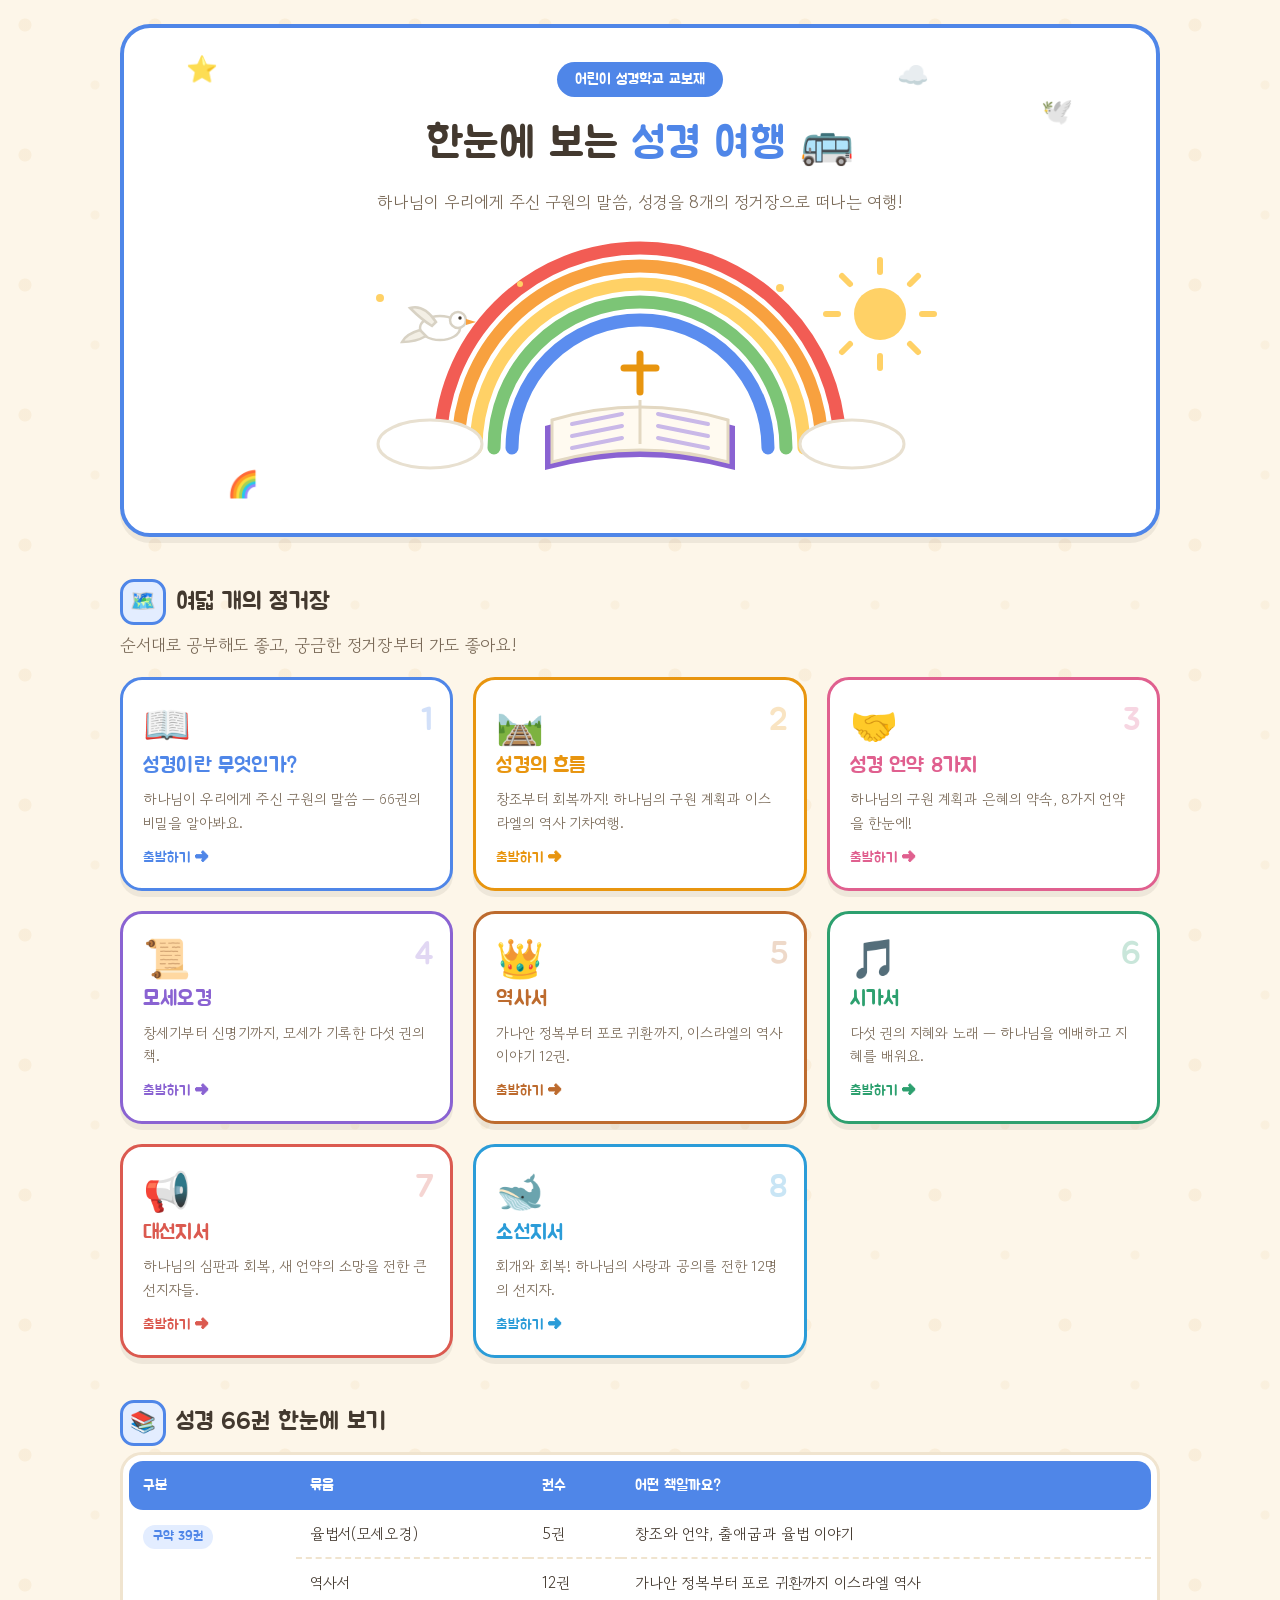
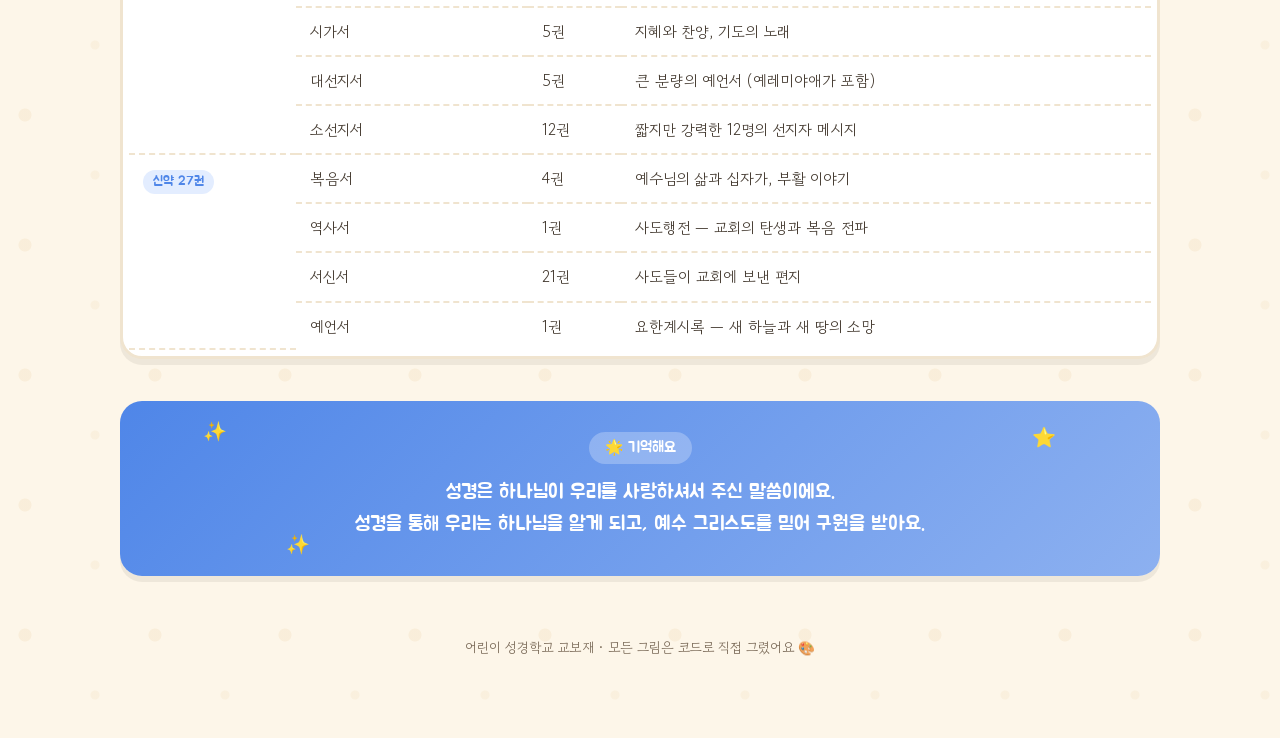
==== index.html @ a02fc373 "어린이 성경학교 교보재: 성경 개관 8챕터 웹 교재 - 허브(index) + 챕터 8페이지, 전 일러스트 인라인 SVG (저작권 클린) - 개역한글판 인용, 정리 표 / 흐름도 /" ====
<!DOCTYPE html>
<html lang="ko">
<head>
<meta charset="UTF-8">
<meta name="viewport" content="width=device-width, initial-scale=1.0">
<title>한눈에 보는 성경 여행 | 어린이 성경학교</title>
<link rel="preconnect" href="https://fonts.googleapis.com">
<link href="https://fonts.googleapis.com/css2?family=Jua&family=Gowun+Dodum&display=swap" rel="stylesheet">
<link rel="stylesheet" href="assets/style.css">
</head>
<body data-theme="blue">
<div class="wrap">

  <header class="page-header">
    <span class="floaty" style="top:18px; left:6%;">⭐</span>
    <span class="floaty f2" style="top:60px; right:8%;">🕊️</span>
    <span class="floaty f3" style="bottom:30px; left:10%;">🌈</span>
    <span class="floaty f4" style="top:24px; right:22%;">☁️</span>
    <span class="chapter-badge">어린이 성경학교 교보재</span>
    <h1>한눈에 보는 <span class="hl">성경 여행</span> 🚌</h1>
    <p class="subtitle">하나님이 우리에게 주신 구원의 말씀, 성경을 8개의 정거장으로 떠나는 여행!</p>

    <!-- 직접 그린 SVG 일러스트 (저작권 걱정 없음) -->
    <div class="hero-art">
      <svg viewBox="0 -24 640 264" width="640" role="img" aria-label="펼쳐진 성경책 위로 무지개와 비둘기가 있는 그림">
        <!-- 해 -->
        <g class="anim-spin" style="transform-box: fill-box;">
          <circle cx="560" cy="56" r="26" fill="#ffd166"/>
          <g stroke="#ffd166" stroke-width="6" stroke-linecap="round">
            <line x1="560" y1="14" x2="560" y2="2"/><line x1="560" y1="98" x2="560" y2="110"/>
            <line x1="518" y1="56" x2="506" y2="56"/><line x1="602" y1="56" x2="614" y2="56"/>
            <line x1="530" y1="26" x2="522" y2="18"/><line x1="590" y1="86" x2="598" y2="94"/>
            <line x1="530" y1="86" x2="522" y2="94"/><line x1="590" y1="26" x2="598" y2="18"/>
          </g>
        </g>
        <!-- 무지개 -->
        <g fill="none" stroke-linecap="round">
          <path class="anim-draw" d="M120 190 A 200 200 0 0 1 520 190" stroke="#f25c54" stroke-width="13"/>
          <path class="anim-draw" d="M138 190 A 182 182 0 0 1 502 190" stroke="#f8a13f" stroke-width="13" style="animation-delay:0.55s"/>
          <path class="anim-draw" d="M156 190 A 164 164 0 0 1 484 190" stroke="#ffd166" stroke-width="13" style="animation-delay:0.7s"/>
          <path class="anim-draw" d="M174 190 A 146 146 0 0 1 466 190" stroke="#7cc576" stroke-width="13" style="animation-delay:0.85s"/>
          <path class="anim-draw" d="M192 190 A 128 128 0 0 1 448 190" stroke="#5b8def" stroke-width="13" style="animation-delay:1s"/>
        </g>
        <!-- 구름 -->
        <g fill="#ffffff" stroke="#e8e0d0" stroke-width="3">
          <ellipse cx="110" cy="186" rx="52" ry="24"/>
          <ellipse cx="532" cy="186" rx="52" ry="24"/>
        </g>
        <!-- 펼쳐진 성경 -->
        <g class="anim-bob" style="transform-box: fill-box;">
          <path d="M225 168 Q 320 140 415 168 L 415 212 Q 320 186 225 212 Z" fill="#8a63d2"/>
          <path d="M232 162 Q 320 136 408 162 L 408 204 Q 320 180 232 204 Z" fill="#fffaf0" stroke="#e3d8c2" stroke-width="3"/>
          <line x1="320" y1="142" x2="320" y2="186" stroke="#e3d8c2" stroke-width="3"/>
          <g stroke="#c9b8e8" stroke-width="4" stroke-linecap="round">
            <line x1="252" y1="166" x2="302" y2="156"/><line x1="252" y1="178" x2="302" y2="168"/><line x1="252" y1="190" x2="302" y2="180"/>
            <line x1="338" y1="156" x2="388" y2="166"/><line x1="338" y1="168" x2="388" y2="178"/><line x1="338" y1="180" x2="388" y2="190"/>
          </g>
          <!-- 십자가 -->
          <g stroke="#e8950f" stroke-width="7" stroke-linecap="round">
            <line x1="320" y1="96" x2="320" y2="134"/>
            <line x1="304" y1="110" x2="336" y2="110"/>
          </g>
        </g>
        <!-- 비둘기 -->
        <g class="anim-fly" style="transform-box: fill-box;">
          <ellipse cx="120" cy="70" rx="20" ry="12" fill="#ffffff" stroke="#d8d2c4" stroke-width="2.5"/>
          <circle cx="138" cy="62" r="8" fill="#ffffff" stroke="#d8d2c4" stroke-width="2.5"/>
          <polygon points="146,61 156,64 146,67" fill="#f8a13f"/>
          <circle cx="140" cy="60" r="1.7" fill="#43392f"/>
          <path d="M116 64 Q 104 46 90 50 Q 102 62 112 68 Z" fill="#f3efe5" stroke="#d8d2c4" stroke-width="2.5"/>
          <path d="M100 72 Q 86 76 82 84 Q 96 84 106 78 Z" fill="#f3efe5" stroke="#d8d2c4" stroke-width="2.5"/>
        </g>
        <!-- 별 -->
        <g fill="#ffd166" class="anim-blink"><circle cx="60" cy="40" r="4"/><circle cx="200" cy="26" r="3"/><circle cx="460" cy="30" r="4"/></g>
      </svg>
    </div>
  </header>

  <!-- 8개 정거장 -->
  <section class="section reveal">
    <h2 class="section-title"><span class="emoji">🗺️</span>여덟 개의 정거장</h2>
    <p class="section-desc">순서대로 공부해도 좋고, 궁금한 정거장부터 가도 좋아요!</p>
    <nav class="menu-cards">
      <a class="menu-card" href="01-what-is-bible.html" style="--mc:#4f86e8;">
        <span class="mc-num">1</span><span class="mc-ico">📖</span>
        <h3>성경이란 무엇인가?</h3>
        <p>하나님이 우리에게 주신 구원의 말씀 — 66권의 비밀을 알아봐요.</p>
        <span class="mc-go">출발하기 ➜</span>
      </a>
      <a class="menu-card" href="02-bible-flow.html" style="--mc:#e8950f;">
        <span class="mc-num">2</span><span class="mc-ico">🛤️</span>
        <h3>성경의 흐름</h3>
        <p>창조부터 회복까지! 하나님의 구원 계획과 이스라엘의 역사 기차여행.</p>
        <span class="mc-go">출발하기 ➜</span>
      </a>
      <a class="menu-card" href="03-covenants.html" style="--mc:#e0608f;">
        <span class="mc-num">3</span><span class="mc-ico">🤝</span>
        <h3>성경 언약 8가지</h3>
        <p>하나님의 구원 계획과 은혜의 약속, 8가지 언약을 한눈에!</p>
        <span class="mc-go">출발하기 ➜</span>
      </a>
      <a class="menu-card" href="04-pentateuch.html" style="--mc:#8a63d2;">
        <span class="mc-num">4</span><span class="mc-ico">📜</span>
        <h3>모세오경</h3>
        <p>창세기부터 신명기까지, 모세가 기록한 다섯 권의 책.</p>
        <span class="mc-go">출발하기 ➜</span>
      </a>
      <a class="menu-card" href="05-history-books.html" style="--mc:#bd6b2e;">
        <span class="mc-num">5</span><span class="mc-ico">👑</span>
        <h3>역사서</h3>
        <p>가나안 정복부터 포로 귀환까지, 이스라엘의 역사 이야기 12권.</p>
        <span class="mc-go">출발하기 ➜</span>
      </a>
      <a class="menu-card" href="06-wisdom-books.html" style="--mc:#2da06f;">
        <span class="mc-num">6</span><span class="mc-ico">🎵</span>
        <h3>시가서</h3>
        <p>다섯 권의 지혜와 노래 — 하나님을 예배하고 지혜를 배워요.</p>
        <span class="mc-go">출발하기 ➜</span>
      </a>
      <a class="menu-card" href="07-major-prophets.html" style="--mc:#db5a50;">
        <span class="mc-num">7</span><span class="mc-ico">📢</span>
        <h3>대선지서</h3>
        <p>하나님의 심판과 회복, 새 언약의 소망을 전한 큰 선지자들.</p>
        <span class="mc-go">출발하기 ➜</span>
      </a>
      <a class="menu-card" href="08-minor-prophets.html" style="--mc:#2b9cd8;">
        <span class="mc-num">8</span><span class="mc-ico">🐋</span>
        <h3>소선지서</h3>
        <p>회개와 회복! 하나님의 사랑과 공의를 전한 12명의 선지자.</p>
        <span class="mc-go">출발하기 ➜</span>
      </a>
    </nav>
  </section>

  <!-- 성경 한눈에 -->
  <section class="section reveal">
    <h2 class="section-title"><span class="emoji">📚</span>성경 66권 한눈에 보기</h2>
    <div class="table-wrap">
      <table>
        <thead>
          <tr><th>구분</th><th>묶음</th><th>권수</th><th>어떤 책일까요?</th></tr>
        </thead>
        <tbody>
          <tr><td rowspan="5"><span class="chip">구약 39권</span></td><td>율법서(모세오경)</td><td>5권</td><td>창조와 언약, 출애굽과 율법 이야기</td></tr>
          <tr><td>역사서</td><td>12권</td><td>가나안 정복부터 포로 귀환까지 이스라엘 역사</td></tr>
          <tr><td>시가서</td><td>5권</td><td>지혜와 찬양, 기도의 노래</td></tr>
          <tr><td>대선지서</td><td>5권</td><td>큰 분량의 예언서 (예레미야애가 포함)</td></tr>
          <tr><td>소선지서</td><td>12권</td><td>짧지만 강력한 12명의 선지자 메시지</td></tr>
          <tr><td rowspan="4"><span class="chip">신약 27권</span></td><td>복음서</td><td>4권</td><td>예수님의 삶과 십자가, 부활 이야기</td></tr>
          <tr><td>역사서</td><td>1권</td><td>사도행전 — 교회의 탄생과 복음 전파</td></tr>
          <tr><td>서신서</td><td>21권</td><td>사도들이 교회에 보낸 편지</td></tr>
          <tr><td>예언서</td><td>1권</td><td>요한계시록 — 새 하늘과 새 땅의 소망</td></tr>
        </tbody>
      </table>
    </div>
  </section>

  <!-- 기억해요 -->
  <section class="section reveal">
    <div class="verse-banner">
      <span class="spark" style="top:14px; left:8%;">✨</span>
      <span class="spark s2" style="top:20px; right:10%;">⭐</span>
      <span class="spark s3" style="bottom:16px; left:16%;">✨</span>
      <span class="label">🌟 기억해요</span>
      <blockquote>성경은 하나님이 우리를 사랑하셔서 주신 말씀이에요.<br>
      성경을 통해 우리는 하나님을 알게 되고, 예수 그리스도를 믿어 구원을 받아요.</blockquote>
    </div>
  </section>

  <footer class="site-footer">어린이 성경학교 교보재 · 모든 그림은 코드로 직접 그렸어요 🎨</footer>
</div>
<script src="assets/script.js"></script>
</body>
</html>
---- assets/style.css ----
/* ============================================
   어린이 성경학교 교보재 — 공통 스타일
   외부 이미지 없음: 모든 그림은 SVG/이모지/CSS
   ============================================ */

:root {
  --bg: #fdf6e9;
  --paper: #ffffff;
  --ink: #43392f;
  --ink-soft: #7a6a58;
  --accent: #5b8def;        /* 페이지별로 body[data-theme]가 덮어씀 */
  --accent-soft: #e3edff;
  --yellow: #ffd166;
  --line: #f0e4cf;
  --radius: 22px;
  --shadow: 0 6px 0 rgba(67, 57, 47, 0.08);
}

body[data-theme="blue"]   { --accent: #4f86e8; --accent-soft: #e3edff; }
body[data-theme="amber"]  { --accent: #e8950f; --accent-soft: #fff0d4; }
body[data-theme="pink"]   { --accent: #e0608f; --accent-soft: #ffe4ef; }
body[data-theme="purple"] { --accent: #8a63d2; --accent-soft: #efe7ff; }
body[data-theme="brown"]  { --accent: #bd6b2e; --accent-soft: #fbe8d5; }
body[data-theme="green"]  { --accent: #2da06f; --accent-soft: #ddf5e9; }
body[data-theme="red"]    { --accent: #db5a50; --accent-soft: #ffe5e1; }
body[data-theme="sky"]    { --accent: #2b9cd8; --accent-soft: #def2fd; }

* { box-sizing: border-box; }

html { scroll-behavior: smooth; }

body {
  margin: 0;
  background: var(--bg);
  color: var(--ink);
  font-family: "Gowun Dodum", "Apple SD Gothic Neo", "Malgun Gothic", sans-serif;
  font-size: 17px;
  line-height: 1.65;
  /* 은은한 물방울 무늬 배경 (CSS로만) */
  background-image:
    radial-gradient(circle at 25px 25px, rgba(232, 197, 138, 0.16) 6px, transparent 7px),
    radial-gradient(circle at 95px 85px, rgba(232, 197, 138, 0.12) 4px, transparent 5px);
  background-size: 130px 130px;
}

h1, h2, h3, .font-title {
  font-family: "Jua", "Apple SD Gothic Neo", sans-serif;
  font-weight: 400;
  letter-spacing: 0.01em;
}

.wrap {
  max-width: 1080px;
  margin: 0 auto;
  padding: 24px 20px 80px;
}

/* ---------- 상단 네비 ---------- */
.topbar {
  display: flex;
  align-items: center;
  justify-content: space-between;
  gap: 12px;
  padding: 10px 18px;
  margin-bottom: 22px;
  background: var(--paper);
  border: 3px solid var(--accent);
  border-radius: 999px;
  box-shadow: var(--shadow);
}
.topbar a {
  text-decoration: none;
  color: var(--accent);
  font-family: "Jua", sans-serif;
  font-size: 1.02rem;
}
.topbar .home::before { content: "🏠 "; }
.topbar .where { color: var(--ink-soft); font-size: 0.92rem; }

/* ---------- 페이지 헤더 ---------- */
.page-header {
  position: relative;
  text-align: center;
  background: var(--paper);
  border: 4px solid var(--accent);
  border-radius: 30px;
  padding: 34px 22px 28px;
  margin-bottom: 34px;
  box-shadow: var(--shadow);
  overflow: hidden;
}
.page-header .chapter-badge {
  display: inline-block;
  background: var(--accent);
  color: #fff;
  font-family: "Jua", sans-serif;
  padding: 5px 18px;
  border-radius: 999px;
  font-size: 0.95rem;
  margin-bottom: 12px;
}
.page-header h1 {
  margin: 0 0 8px;
  font-size: clamp(1.9rem, 5vw, 2.7rem);
  color: var(--ink);
}
.page-header h1 .hl { color: var(--accent); }
.page-header .subtitle {
  margin: 0;
  color: var(--ink-soft);
  font-size: 1.06rem;
}
.page-header .hero-art { margin-top: 18px; }
.page-header .hero-art svg { max-width: 100%; height: auto; }

/* 헤더 떠다니는 장식 이모지 */
.floaty {
  position: absolute;
  font-size: 1.6rem;
  opacity: 0.85;
  animation: floaty 4.5s ease-in-out infinite;
  pointer-events: none;
}
.floaty.f2 { animation-delay: 1.2s; animation-duration: 5.2s; }
.floaty.f3 { animation-delay: 2.1s; animation-duration: 6s; }
.floaty.f4 { animation-delay: 0.6s; animation-duration: 5.6s; }
@keyframes floaty {
  0%, 100% { transform: translateY(0) rotate(-4deg); }
  50%      { transform: translateY(-14px) rotate(5deg); }
}

/* ---------- 섹션 ---------- */
.section { margin: 42px 0; }
.section-title {
  display: flex;
  align-items: center;
  gap: 10px;
  font-size: 1.5rem;
  margin: 0 0 6px;
  color: var(--ink);
}
.section-title .emoji {
  display: inline-grid;
  place-items: center;
  width: 46px;
  height: 46px;
  background: var(--accent-soft);
  border: 3px solid var(--accent);
  border-radius: 14px;
  font-size: 1.3rem;
  flex: none;
}
.section-desc { margin: 0 0 18px; color: var(--ink-soft); }

/* ---------- 카드 그리드 ---------- */
.cards {
  display: grid;
  grid-template-columns: repeat(auto-fill, minmax(290px, 1fr));
  gap: 18px;
}
.cards.wide { grid-template-columns: repeat(auto-fill, minmax(330px, 1fr)); }

.card {
  position: relative;
  background: var(--paper);
  border: 3px solid var(--line);
  border-top: 6px solid var(--accent);
  border-radius: var(--radius);
  padding: 20px 20px 16px;
  box-shadow: var(--shadow);
  transition: transform 0.25s ease, box-shadow 0.25s ease;
}
.card:hover {
  transform: translateY(-6px) rotate(-0.4deg);
  box-shadow: 0 12px 0 rgba(67, 57, 47, 0.1);
}
.card .card-num {
  position: absolute;
  top: -16px;
  left: 16px;
  width: 34px;
  height: 34px;
  display: grid;
  place-items: center;
  background: var(--accent);
  color: #fff;
  border-radius: 50%;
  font-family: "Jua", sans-serif;
  font-size: 1rem;
  box-shadow: 0 3px 0 rgba(67, 57, 47, 0.15);
}
.card .card-icon { font-size: 2rem; line-height: 1; margin-bottom: 6px; }
.card .card-art {
  margin: 6px 0 12px;
  border-radius: 14px;
  overflow: hidden;
  border: 2px solid var(--line);
  background: #fff;
}
.card .card-art svg { display: block; width: 100%; height: auto; }
.card h3 {
  margin: 0 0 2px;
  font-size: 1.25rem;
  color: var(--ink);
}
.card .card-meta {
  display: inline-block;
  background: var(--accent-soft);
  color: var(--accent);
  border-radius: 999px;
  padding: 2px 12px;
  font-size: 0.84rem;
  font-family: "Jua", sans-serif;
  margin-bottom: 8px;
}
.card .card-theme {
  font-family: "Jua", sans-serif;
  color: var(--accent);
  margin: 0 0 8px;
  font-size: 1.02rem;
}
.card ul {
  margin: 0;
  padding-left: 4px;
  list-style: none;
}
.card ul li {
  padding-left: 1.35em;
  position: relative;
  margin: 5px 0;
  font-size: 0.95rem;
}
.card ul li::before {
  content: "✿";
  position: absolute;
  left: 0;
  color: var(--accent);
}
.card .card-verse {
  margin: 12px 0 0;
  padding: 10px 12px;
  background: var(--accent-soft);
  border-radius: 12px;
  font-size: 0.9rem;
  color: var(--ink);
}
.card .card-verse strong { color: var(--accent); }

/* ---------- 흐름도 ---------- */
.flow {
  display: flex;
  flex-wrap: wrap;
  align-items: stretch;
  justify-content: center;
  gap: 8px 4px;
  padding: 22px 16px;
  background: var(--paper);
  border: 3px dashed var(--accent);
  border-radius: var(--radius);
}
.flow-step {
  display: flex;
  flex-direction: column;
  align-items: center;
  justify-content: flex-start;
  gap: 4px;
  min-width: 86px;
  padding: 12px 10px;
  background: var(--accent-soft);
  border-radius: 16px;
  text-align: center;
  transition: transform 0.2s ease;
}
.flow-step:hover { transform: scale(1.07); }
.flow-step .ico { font-size: 1.7rem; line-height: 1; }
.flow-step .label {
  font-family: "Jua", sans-serif;
  font-size: 0.95rem;
  color: var(--ink);
}
.flow-step .sub { font-size: 0.76rem; color: var(--ink-soft); line-height: 1.3; }
.flow-arrow {
  align-self: center;
  font-size: 1.4rem;
  color: var(--accent);
  animation: nudge 1.4s ease-in-out infinite;
}
@keyframes nudge {
  0%, 100% { transform: translateX(0); opacity: 0.6; }
  50%      { transform: translateX(6px); opacity: 1; }
}

/* ---------- 표 ---------- */
.table-wrap {
  overflow-x: auto;
  background: var(--paper);
  border: 3px solid var(--line);
  border-radius: var(--radius);
  box-shadow: var(--shadow);
  padding: 6px;
}
table {
  width: 100%;
  border-collapse: separate;
  border-spacing: 0;
  font-size: 0.95rem;
}
thead th {
  background: var(--accent);
  color: #fff;
  font-family: "Jua", sans-serif;
  font-weight: 400;
  padding: 12px 14px;
  text-align: left;
  white-space: nowrap;
}
thead th:first-child { border-radius: 14px 0 0 14px; }
thead th:last-child  { border-radius: 0 14px 14px 0; }
tbody td {
  padding: 11px 14px;
  border-bottom: 2px dashed var(--line);
  vertical-align: top;
}
tbody tr:last-child td { border-bottom: none; }
tbody tr:hover td:not([rowspan]) { background: var(--accent-soft); }
tbody td[rowspan]:hover { background: var(--accent-soft); }
td .chip {
  display: inline-block;
  background: var(--accent-soft);
  color: var(--accent);
  border-radius: 999px;
  padding: 1px 10px;
  font-size: 0.82rem;
  font-family: "Jua", sans-serif;
  white-space: nowrap;
}

/* ---------- 암송 구절 배너 ---------- */
.verse-banner {
  position: relative;
  background: linear-gradient(135deg, var(--accent), color-mix(in srgb, var(--accent) 65%, #ffffff));
  color: #fff;
  border-radius: var(--radius);
  padding: 30px 26px;
  text-align: center;
  overflow: hidden;
  box-shadow: var(--shadow);
}
.verse-banner .label {
  font-family: "Jua", sans-serif;
  background: rgba(255, 255, 255, 0.25);
  display: inline-block;
  border-radius: 999px;
  padding: 4px 16px;
  margin-bottom: 12px;
  font-size: 0.92rem;
}
.verse-banner blockquote {
  margin: 0 auto 6px;
  max-width: 640px;
  font-size: 1.25rem;
  font-family: "Jua", sans-serif;
  line-height: 1.6;
}
.verse-banner cite { font-style: normal; opacity: 0.9; font-size: 0.95rem; }
.verse-banner .spark {
  position: absolute;
  font-size: 1.2rem;
  animation: twinkle 2.2s ease-in-out infinite;
}
.verse-banner .spark.s2 { animation-delay: 0.7s; }
.verse-banner .spark.s3 { animation-delay: 1.4s; }
@keyframes twinkle {
  0%, 100% { opacity: 0.25; transform: scale(0.8) rotate(0deg); }
  50%      { opacity: 1; transform: scale(1.15) rotate(18deg); }
}

/* ---------- 골든벨 퀴즈 ---------- */
.quiz {
  background: var(--paper);
  border: 3px solid var(--yellow);
  border-radius: var(--radius);
  padding: 22px;
  box-shadow: var(--shadow);
}
.quiz-item { padding: 14px 0; border-bottom: 2px dashed var(--line); }
.quiz-item:last-child { border-bottom: none; }
.quiz-q {
  font-family: "Jua", sans-serif;
  font-size: 1.08rem;
  margin: 0 0 10px;
}
.quiz-q::before { content: "🔔 "; }
.quiz-toggle {
  font-family: "Jua", sans-serif;
  font-size: 0.95rem;
  border: none;
  background: var(--yellow);
  color: #6b4d00;
  border-radius: 999px;
  padding: 8px 20px;
  cursor: pointer;
  box-shadow: 0 3px 0 rgba(107, 77, 0, 0.25);
  transition: transform 0.15s ease;
}
.quiz-toggle:hover { transform: scale(1.05); }
.quiz-toggle:active { transform: translateY(2px); box-shadow: none; }
.quiz-a {
  display: none;
  margin: 12px 0 0;
  padding: 12px 16px;
  background: var(--accent-soft);
  border-left: 5px solid var(--accent);
  border-radius: 0 14px 14px 0;
}
.quiz-a.show { display: block; animation: pop 0.35s ease; }
@keyframes pop {
  0%   { transform: scale(0.85); opacity: 0; }
  70%  { transform: scale(1.04); }
  100% { transform: scale(1); opacity: 1; }
}

/* ---------- 포인트 박스 ---------- */
.point-box {
  display: flex;
  gap: 14px;
  align-items: flex-start;
  background: var(--paper);
  border: 3px solid var(--accent);
  border-radius: var(--radius);
  padding: 18px 20px;
  box-shadow: var(--shadow);
}
.point-box .big-ico { font-size: 2.2rem; line-height: 1; animation: floaty 4s ease-in-out infinite; }
.point-box h3 { margin: 0 0 4px; color: var(--accent); font-size: 1.15rem; }
.point-box p { margin: 0; font-size: 0.97rem; }

.point-grid {
  display: grid;
  grid-template-columns: repeat(auto-fit, minmax(220px, 1fr));
  gap: 14px;
}

/* ---------- 이전/다음 ---------- */
.page-nav {
  display: flex;
  justify-content: space-between;
  gap: 14px;
  margin-top: 52px;
}
.page-nav a {
  flex: 1;
  text-decoration: none;
  background: var(--paper);
  border: 3px solid var(--accent);
  color: var(--ink);
  border-radius: var(--radius);
  padding: 14px 18px;
  font-family: "Jua", sans-serif;
  box-shadow: var(--shadow);
  transition: transform 0.2s ease;
}
.page-nav a:hover { transform: translateY(-4px); }
.page-nav a.next { text-align: right; }
.page-nav a .dir { display: block; font-size: 0.82rem; color: var(--accent); }
.page-nav span.empty { flex: 1; }

/* ---------- index 전용 ---------- */
.menu-cards {
  display: grid;
  grid-template-columns: repeat(auto-fill, minmax(250px, 1fr));
  gap: 20px;
}
.menu-card {
  position: relative;
  display: block;
  text-decoration: none;
  color: var(--ink);
  background: var(--paper);
  border: 3px solid var(--mc, #4f86e8);
  border-radius: var(--radius);
  padding: 22px 20px 18px;
  box-shadow: var(--shadow);
  transition: transform 0.22s ease, box-shadow 0.22s ease;
  overflow: hidden;
}
.menu-card:hover { transform: translateY(-7px) rotate(-0.6deg); box-shadow: 0 13px 0 rgba(67,57,47,0.1); }
.menu-card .mc-num {
  position: absolute;
  top: 14px;
  right: 16px;
  font-family: "Jua", sans-serif;
  font-size: 2rem;
  color: var(--mc);
  opacity: 0.25;
}
.menu-card .mc-ico { font-size: 2.4rem; line-height: 1; display: block; margin-bottom: 8px; }
.menu-card h3 { margin: 0 0 4px; font-size: 1.3rem; color: var(--mc); }
.menu-card p { margin: 0; font-size: 0.9rem; color: var(--ink-soft); }
.menu-card .mc-go {
  display: inline-block;
  margin-top: 12px;
  font-family: "Jua", sans-serif;
  font-size: 0.88rem;
  color: var(--mc);
}
.menu-card:hover .mc-go { animation: nudge 1s ease-in-out infinite; }

/* ---------- 스크롤 등장 애니메이션 ----------
   기본은 항상 보임. JS가 준비되어 html에 .js-reveal을 붙인 뒤에만
   화면 밖 요소를 숨긴다 — JS 실패/지연 시에도 빈 화면이 되지 않음. */
.reveal { transition: opacity 0.6s ease, transform 0.6s ease; }
.js-reveal .reveal:not(.visible) { opacity: 0; transform: translateY(26px); }

/* ---------- SVG 일러스트 애니메이션 ---------- */
.anim-bob    { animation: bob 3.4s ease-in-out infinite; transform-origin: center; }
.anim-sway   { animation: sway 4s ease-in-out infinite; transform-origin: bottom center; }
.anim-spin   { animation: spin 14s linear infinite; transform-origin: center; }
.anim-blink  { animation: blink 2.6s ease-in-out infinite; }
.anim-fly    { animation: fly 7s ease-in-out infinite; }
.anim-draw   { stroke-dasharray: 600; stroke-dashoffset: 600; animation: draw 2.6s ease forwards 0.4s; }
@keyframes bob   { 0%,100% { transform: translateY(0) rotate(-1.5deg); } 50% { transform: translateY(-8px) rotate(1.5deg); } }
@keyframes sway  { 0%,100% { transform: rotate(-3deg); } 50% { transform: rotate(3deg); } }
@keyframes spin  { to { transform: rotate(360deg); } }
@keyframes blink { 0%,100% { opacity: 0.35; } 50% { opacity: 1; } }
@keyframes fly   { 0%,100% { transform: translate(0,0); } 25% { transform: translate(26px,-14px); } 50% { transform: translate(52px,0); } 75% { transform: translate(26px,-10px); } }
@keyframes draw  { to { stroke-dashoffset: 0; } }

/* ---------- 푸터 ---------- */
.site-footer {
  margin-top: 60px;
  text-align: center;
  color: var(--ink-soft);
  font-size: 0.85rem;
}

/* ---------- 모션 최소화 / 인쇄 ---------- */
@media (prefers-reduced-motion: reduce) {
  *, *::before, *::after { animation: none !important; transition: none !important; }
  .js-reveal .reveal { opacity: 1 !important; transform: none !important; }
}
@media print {
  body { background: #fff; }
  .topbar, .page-nav, .quiz-toggle { display: none; }
  .quiz-a { display: block; }
  .js-reveal .reveal { opacity: 1 !important; transform: none !important; }
  .card, .table-wrap, .flow { break-inside: avoid; }
}

@media (max-width: 560px) {
  body { font-size: 16px; }
  .page-header { padding: 26px 14px 22px; }
  .flow { padding: 16px 8px; }
  .flow-step { min-width: 74px; padding: 10px 6px; }
}
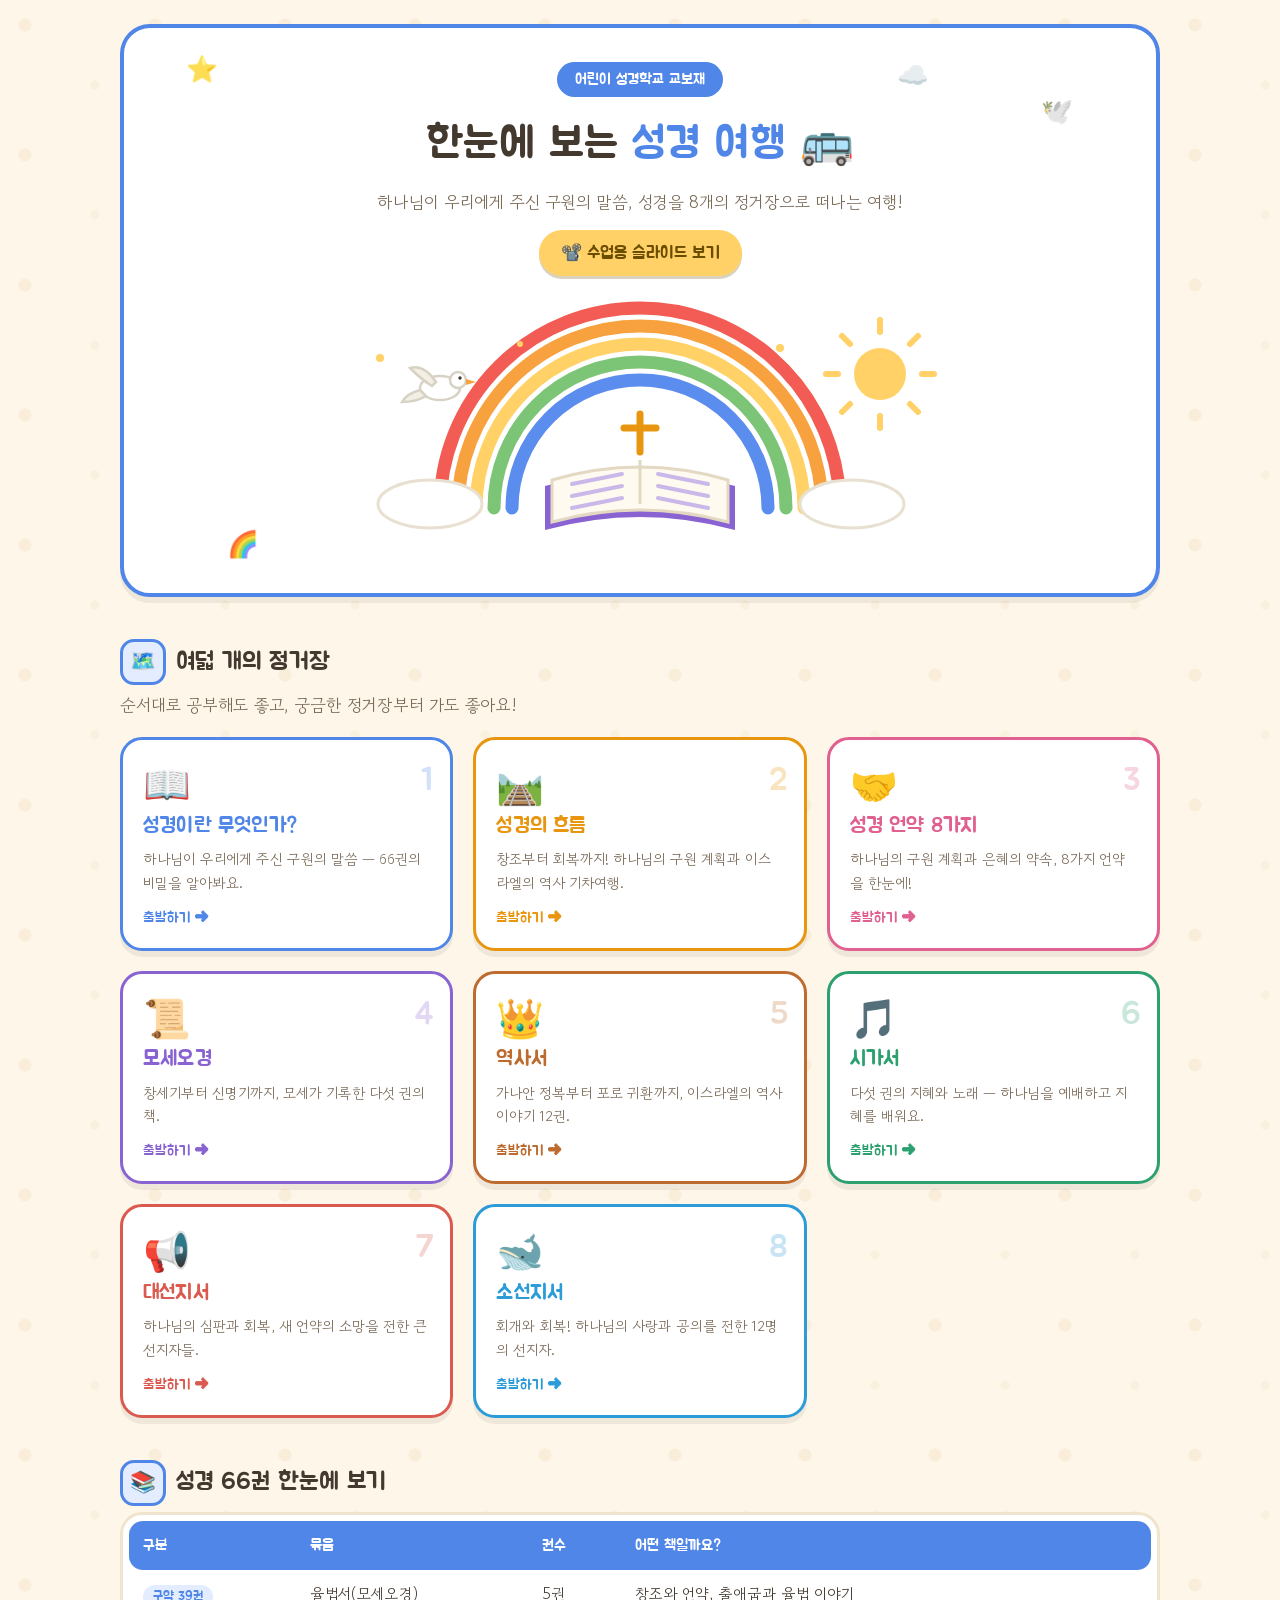
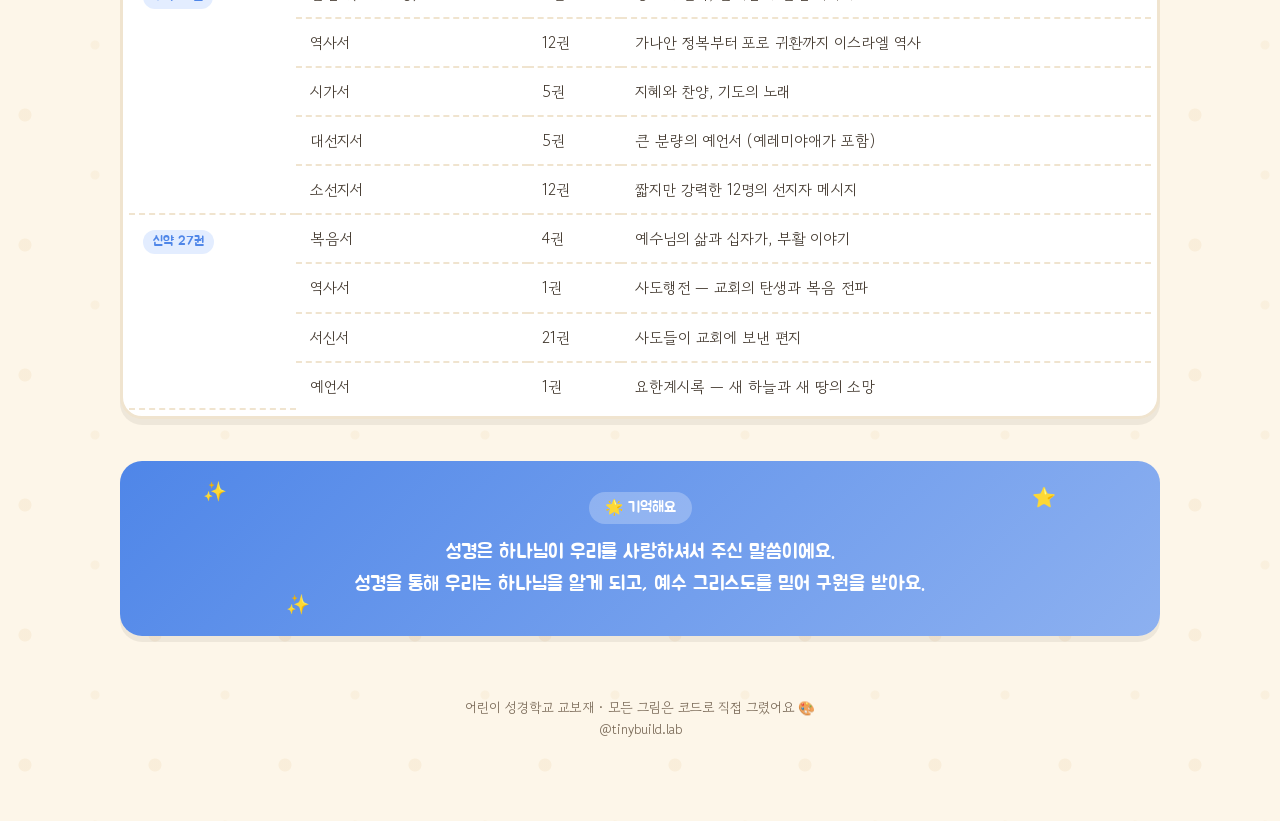
==== commit 80f317ec: "수업용 슬라이드 덱 추가 (renewal 7챕터 → 82장) - slides.html: 키보드/버튼/스와이프 내비게이션, 챕터 점프 목차, 진행 바 - 내용은 데이터(slides-" ====
--- a/index.html
+++ b/index.html
@@ -19,6 +19,7 @@
     <span class="chapter-badge">어린이 성경학교 교보재</span>
     <h1>한눈에 보는 <span class="hl">성경 여행</span> 🚌</h1>
     <p class="subtitle">하나님이 우리에게 주신 구원의 말씀, 성경을 8개의 정거장으로 떠나는 여행!</p>
+    <a class="slide-link" href="slides.html">📽️ 수업용 슬라이드 보기</a>
 
     <!-- 직접 그린 SVG 일러스트 (저작권 걱정 없음) -->
     <div class="hero-art">
@@ -167,7 +168,10 @@
     </div>
   </section>
 
-  <footer class="site-footer">어린이 성경학교 교보재 · 모든 그림은 코드로 직접 그렸어요 🎨</footer>
+  <footer class="site-footer">
+    어린이 성경학교 교보재 · 모든 그림은 코드로 직접 그렸어요 🎨 <br>
+    @tinybuild.lab
+  </footer>
 </div>
 <script src="assets/script.js"></script>
 </body>
--- a/assets/style.css
+++ b/assets/style.css
@@ -110,6 +110,19 @@
   color: var(--ink-soft);
   font-size: 1.06rem;
 }
+.page-header .slide-link {
+  display: inline-block;
+  margin-top: 14px;
+  background: var(--yellow);
+  color: #6b4d00;
+  font-family: "Jua", sans-serif;
+  text-decoration: none;
+  border-radius: 999px;
+  padding: 9px 22px;
+  box-shadow: 0 3px 0 rgba(107, 77, 0, 0.25);
+  transition: transform 0.15s ease;
+}
+.page-header .slide-link:hover { transform: scale(1.05); }
 .page-header .hero-art { margin-top: 18px; }
 .page-header .hero-art svg { max-width: 100%; height: auto; }
 
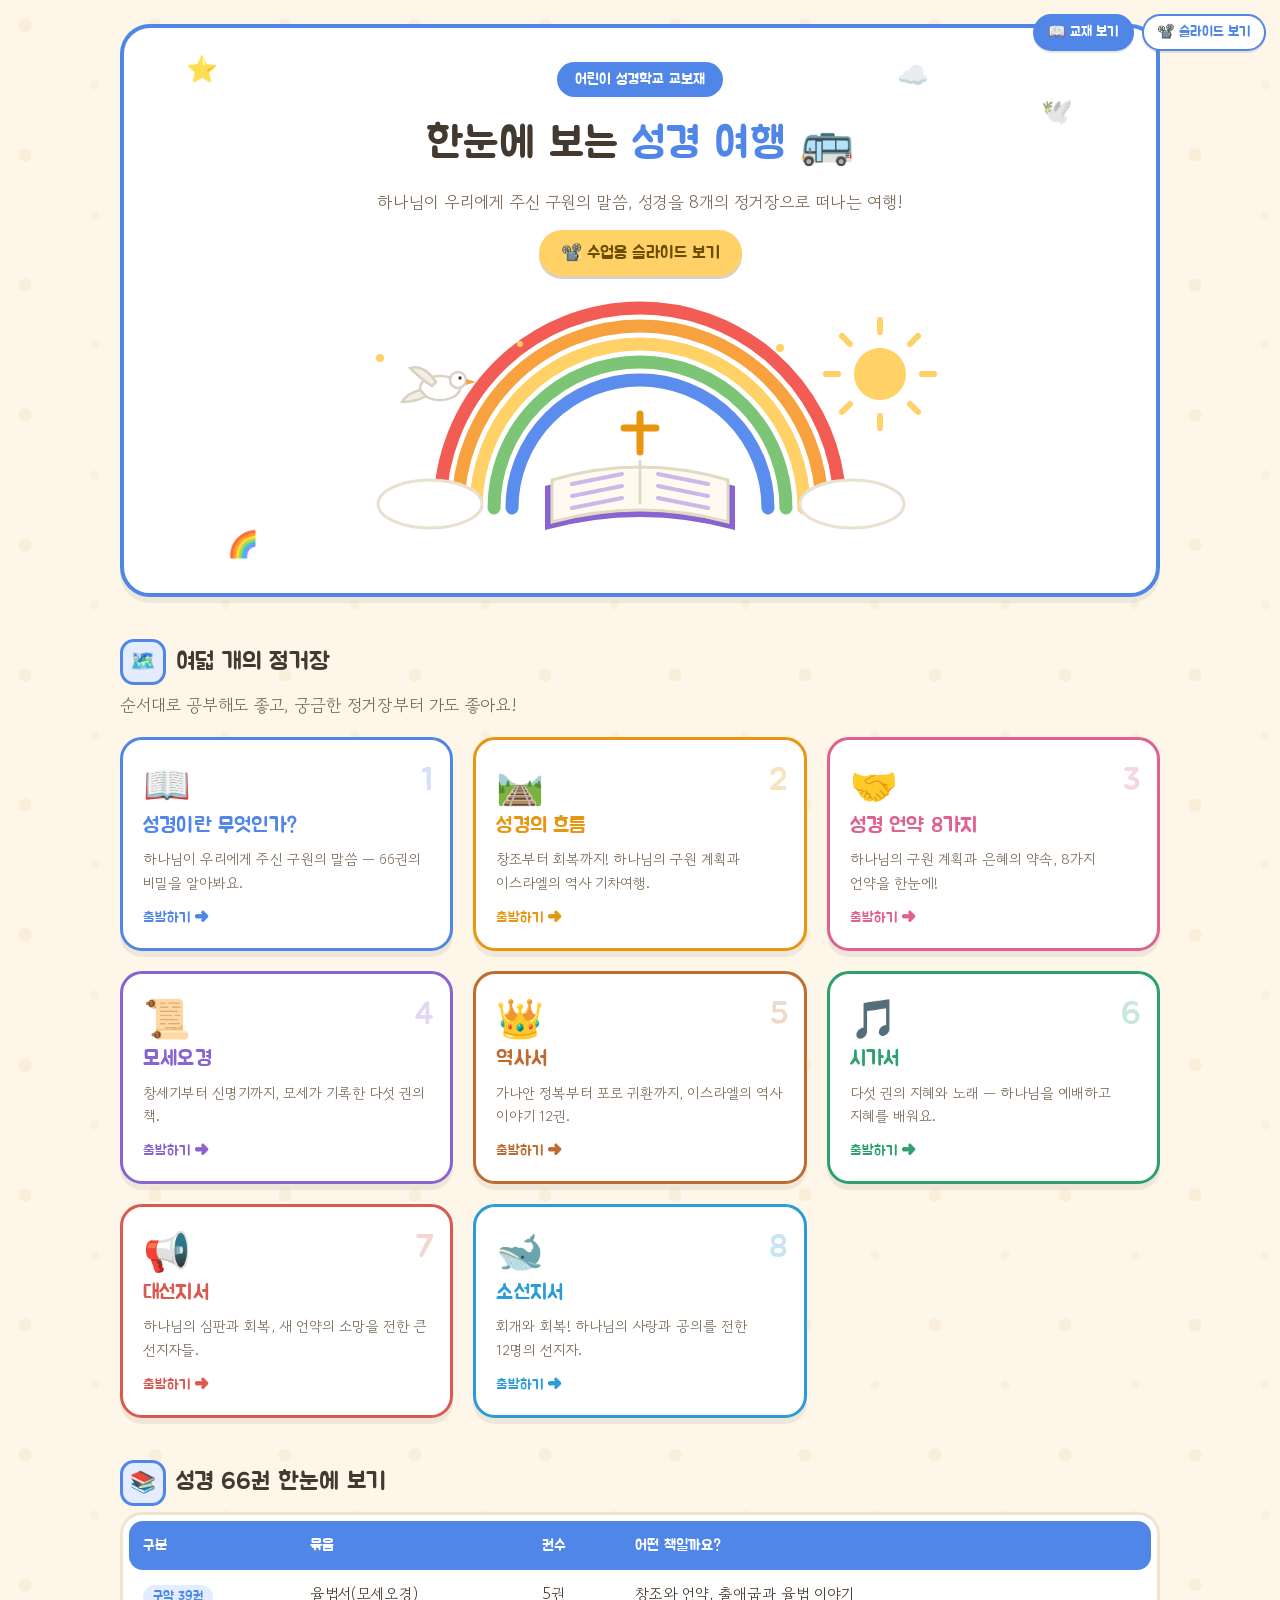
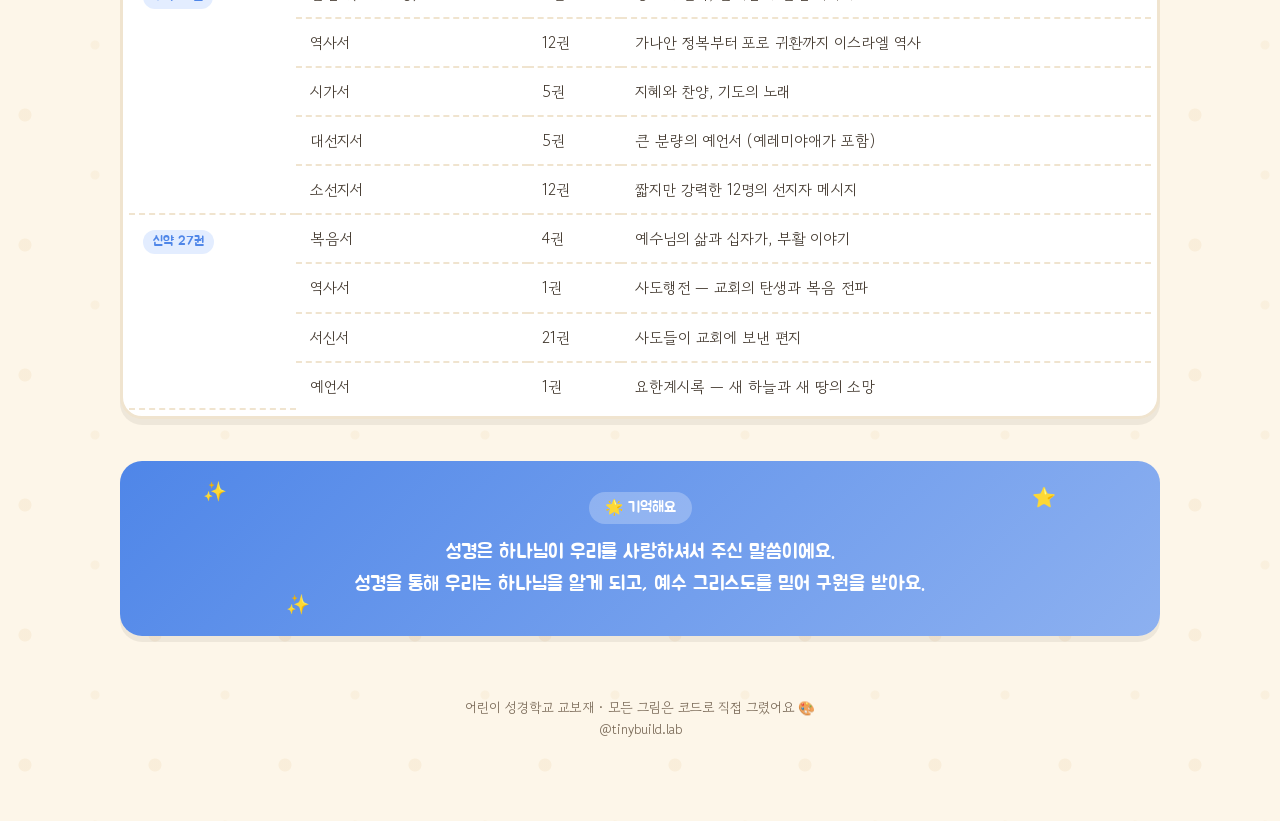
==== commit b780109b: "슬라이드/교재 내비게이션 개선 - 언약 흐름 4+4, 시대 흐름 6+6 대칭 줄바꿈 (flow cols 옵션) - 한글 단어 단위 줄바꿈 (word-break: keep-all) " ====
--- a/index.html
+++ b/index.html
@@ -9,6 +9,10 @@
 <link rel="stylesheet" href="assets/style.css">
 </head>
 <body data-theme="blue">
+<nav class="view-switch fixed">
+  <a href="index.html" class="active">📖 교재 보기</a>
+  <a href="slides.html">📽️ 슬라이드 보기</a>
+</nav>
 <div class="wrap">
 
   <header class="page-header">
--- a/assets/style.css
+++ b/assets/style.css
@@ -36,6 +36,8 @@
   font-family: "Gowun Dodum", "Apple SD Gothic Neo", "Malgun Gothic", sans-serif;
   font-size: 17px;
   line-height: 1.65;
+  word-break: keep-all;          /* 한글은 단어 단위로 줄바꿈 */
+  overflow-wrap: break-word;
   /* 은은한 물방울 무늬 배경 (CSS로만) */
   background-image:
     radial-gradient(circle at 25px 25px, rgba(232, 197, 138, 0.16) 6px, transparent 7px),
@@ -76,6 +78,28 @@
 }
 .topbar .home::before { content: "🏠 "; }
 .topbar .where { color: var(--ink-soft); font-size: 0.92rem; }
+
+/* 교재 ↔ 슬라이드 전환 버튼 */
+.view-switch { display: flex; gap: 8px; }
+.view-switch a {
+  font-family: "Jua", sans-serif;
+  font-size: 0.88rem;
+  text-decoration: none;
+  background: var(--paper);
+  color: var(--accent);
+  border: 2px solid var(--accent);
+  border-radius: 999px;
+  padding: 5px 13px;
+  transition: transform 0.15s ease;
+}
+.view-switch a:hover { transform: translateY(-2px); }
+.view-switch a.active { background: var(--accent); color: #fff; }
+.view-switch.fixed {
+  position: fixed;
+  top: 14px; right: 14px;
+  z-index: 40;
+}
+.view-switch.fixed a { box-shadow: 0 2px 0 rgba(67, 57, 47, 0.12); }
 
 /* ---------- 페이지 헤더 ---------- */
 .page-header {
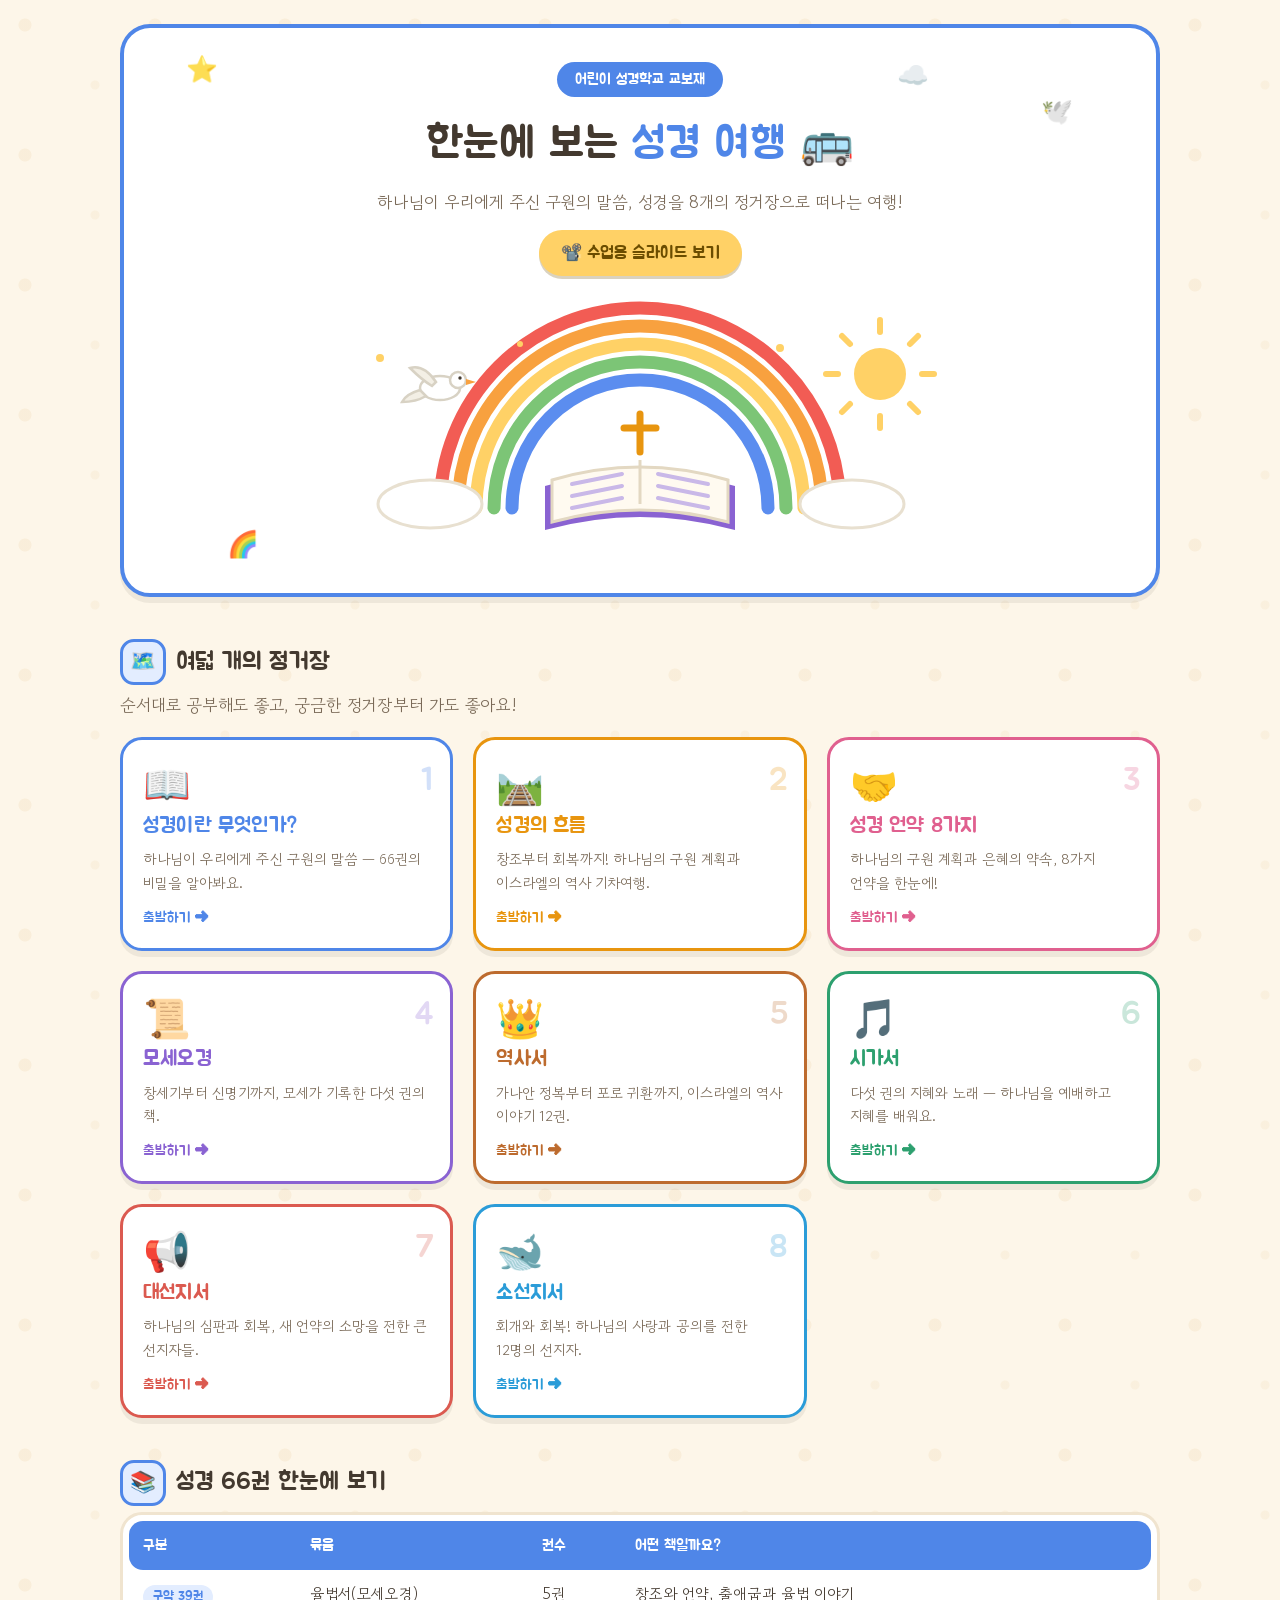
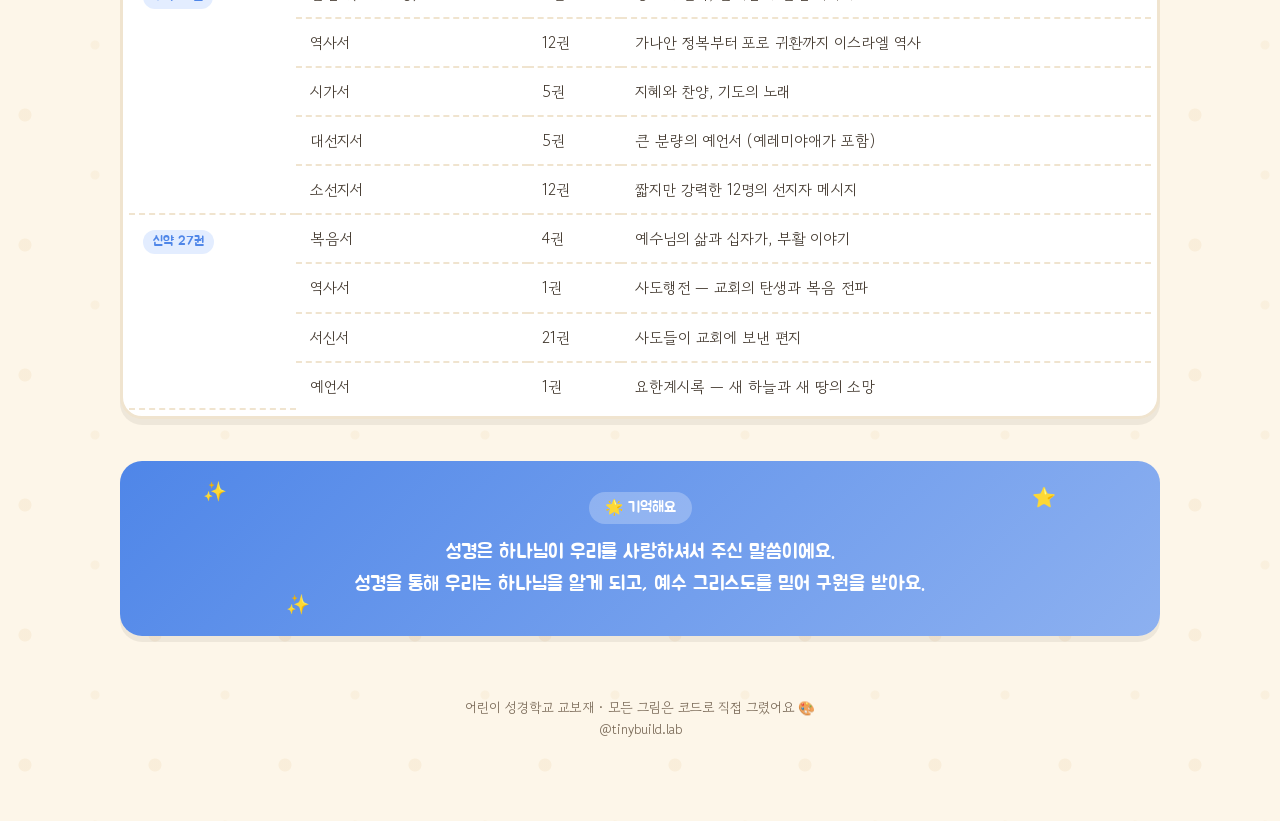
==== commit ae98bbec: "교재 페이지에서 전환 버튼 제거 — 슬라이드 모드에서만 노출 Co-Authored-By: Claude Fable 5 <noreply@anthropic.com>" ====
--- a/index.html
+++ b/index.html
@@ -9,10 +9,6 @@
 <link rel="stylesheet" href="assets/style.css">
 </head>
 <body data-theme="blue">
-<nav class="view-switch fixed">
-  <a href="index.html" class="active">📖 교재 보기</a>
-  <a href="slides.html">📽️ 슬라이드 보기</a>
-</nav>
 <div class="wrap">
 
   <header class="page-header">
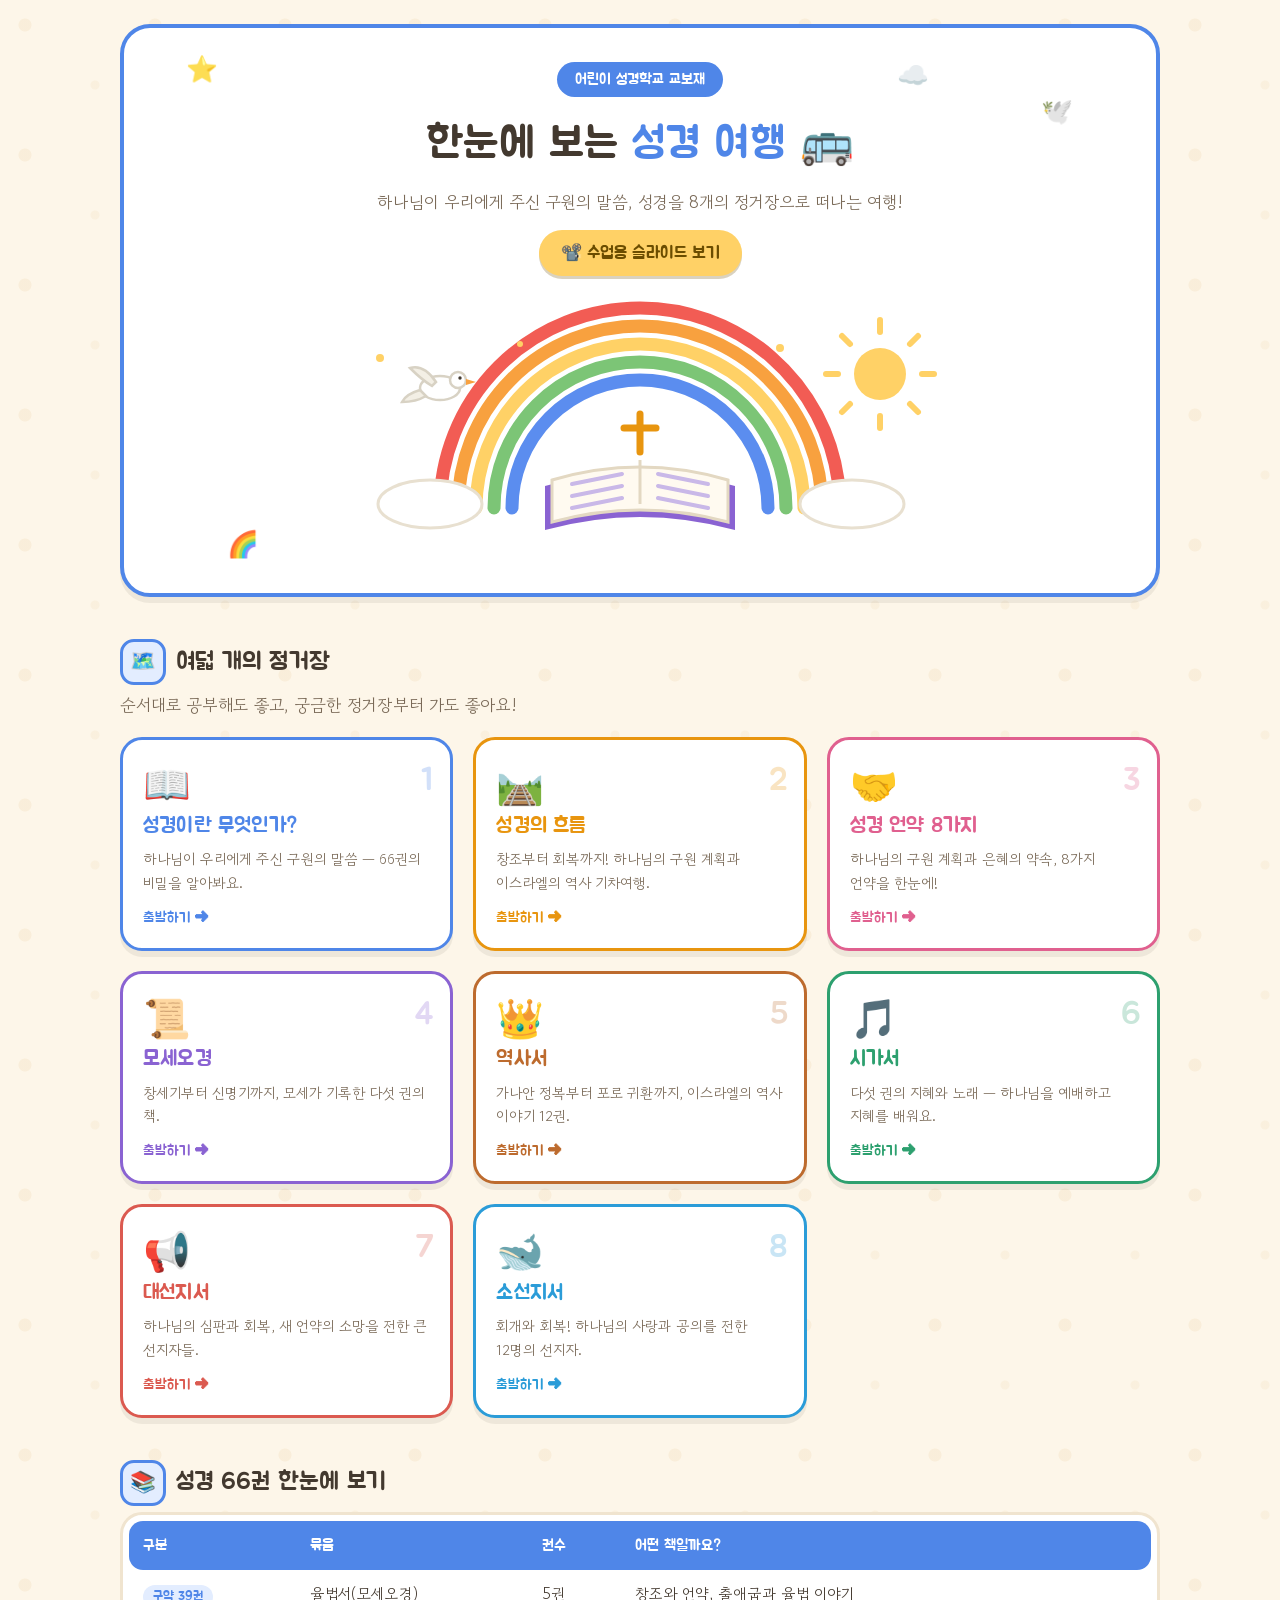
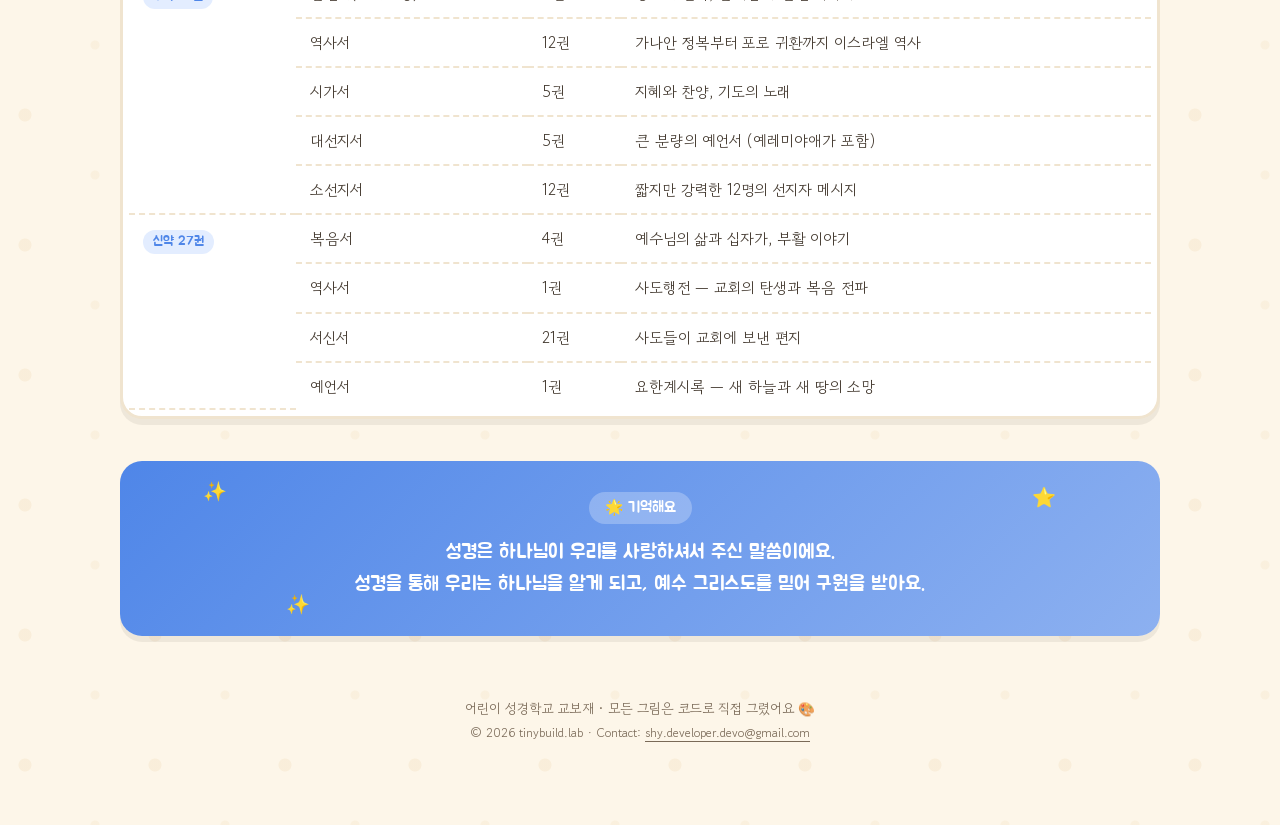
==== commit d959b877: "슬라이드 UX 개선 + 푸터 카피라이트 - 교재로 버튼 클릭 불가 수정: 전폭 deck-nav가 클릭을 가로채던 것 (pointer-events) - PPT식 전체 장표 오버뷰: " ====
--- a/index.html
+++ b/index.html
@@ -170,7 +170,7 @@
 
   <footer class="site-footer">
     어린이 성경학교 교보재 · 모든 그림은 코드로 직접 그렸어요 🎨 <br>
-    @tinybuild.lab
+    <span class="copyright">© 2026 tinybuild.lab · Contact: <a href="mailto:shy.developer.devo@gmail.com">shy.developer.devo@gmail.com</a></span>
   </footer>
 </div>
 <script src="assets/script.js"></script>
--- a/assets/style.css
+++ b/assets/style.css
@@ -569,6 +569,15 @@
   text-align: center;
   color: var(--ink-soft);
   font-size: 0.85rem;
+  line-height: 1.8;
+}
+.site-footer .copyright {
+  font-size: 0.78rem;
+}
+.site-footer a {
+  color: inherit;
+  text-decoration: underline;
+  text-underline-offset: 3px;
 }
 
 /* ---------- 모션 최소화 / 인쇄 ---------- */
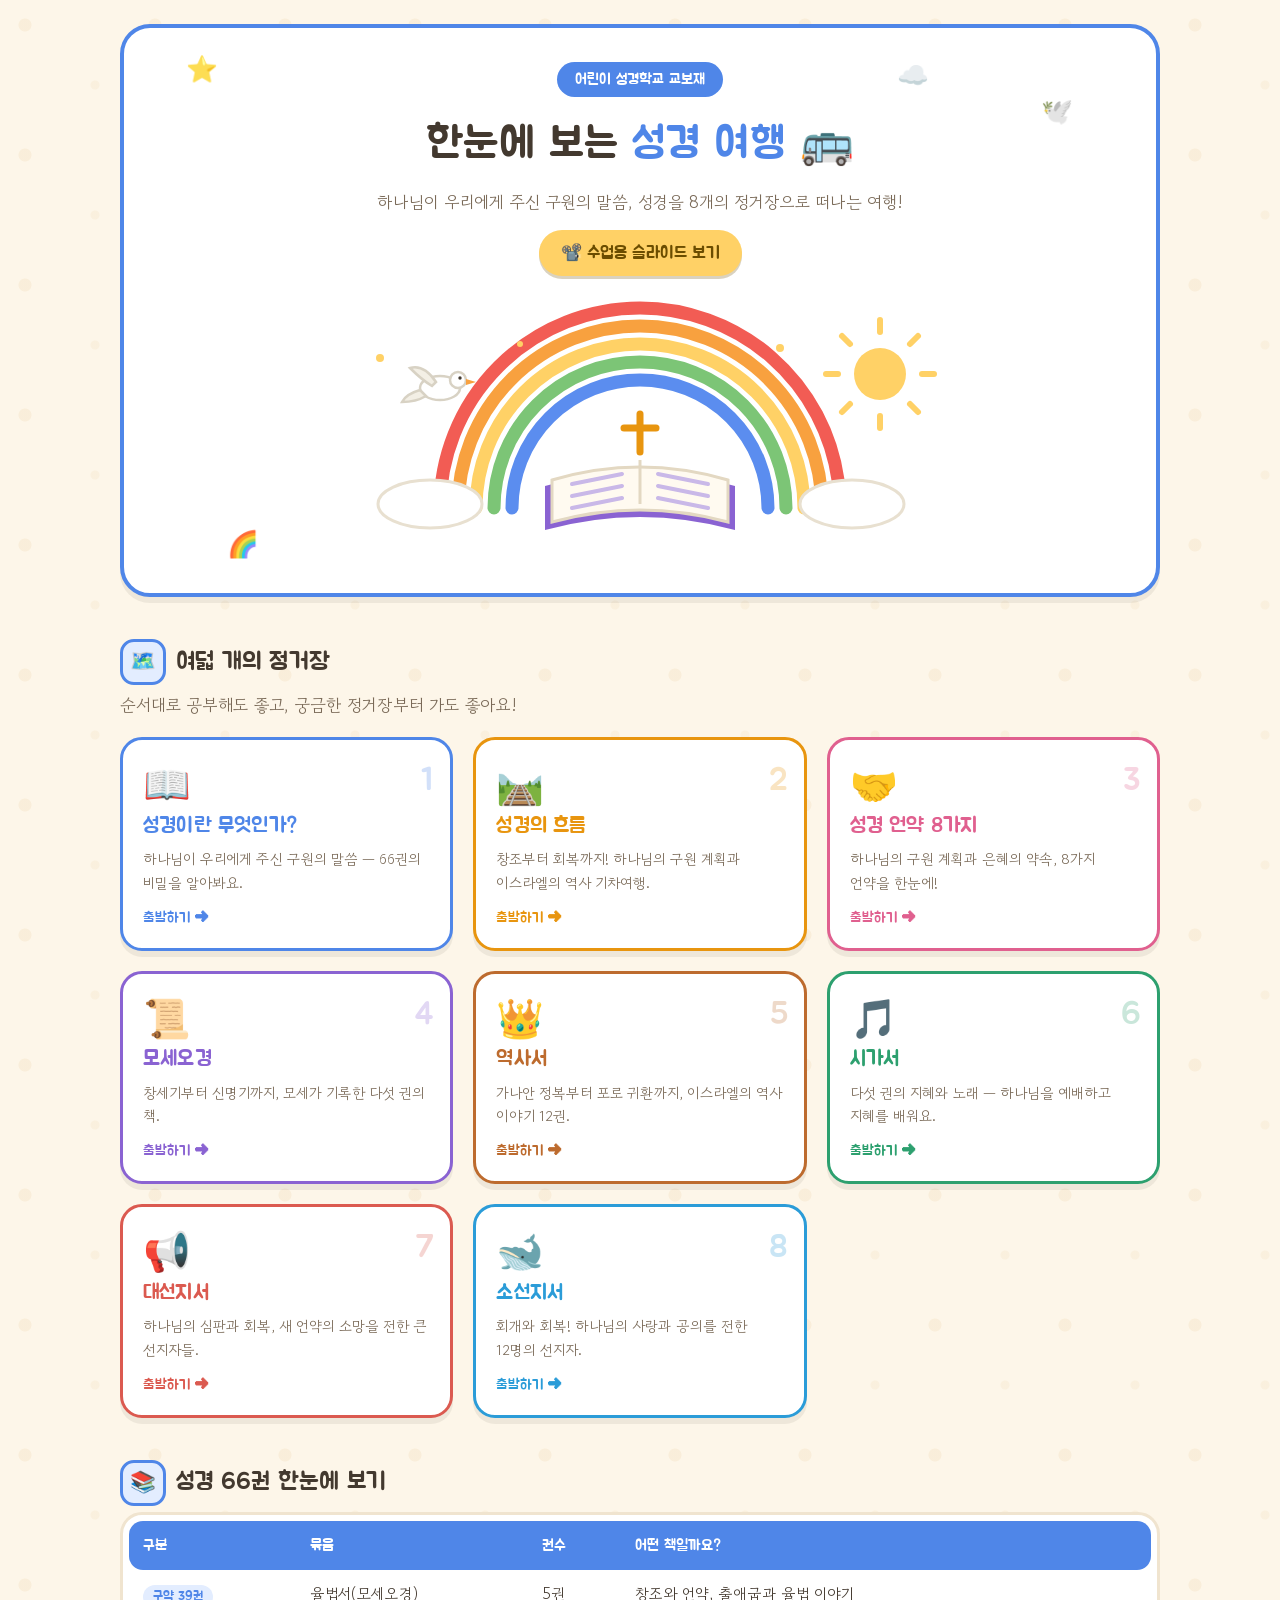
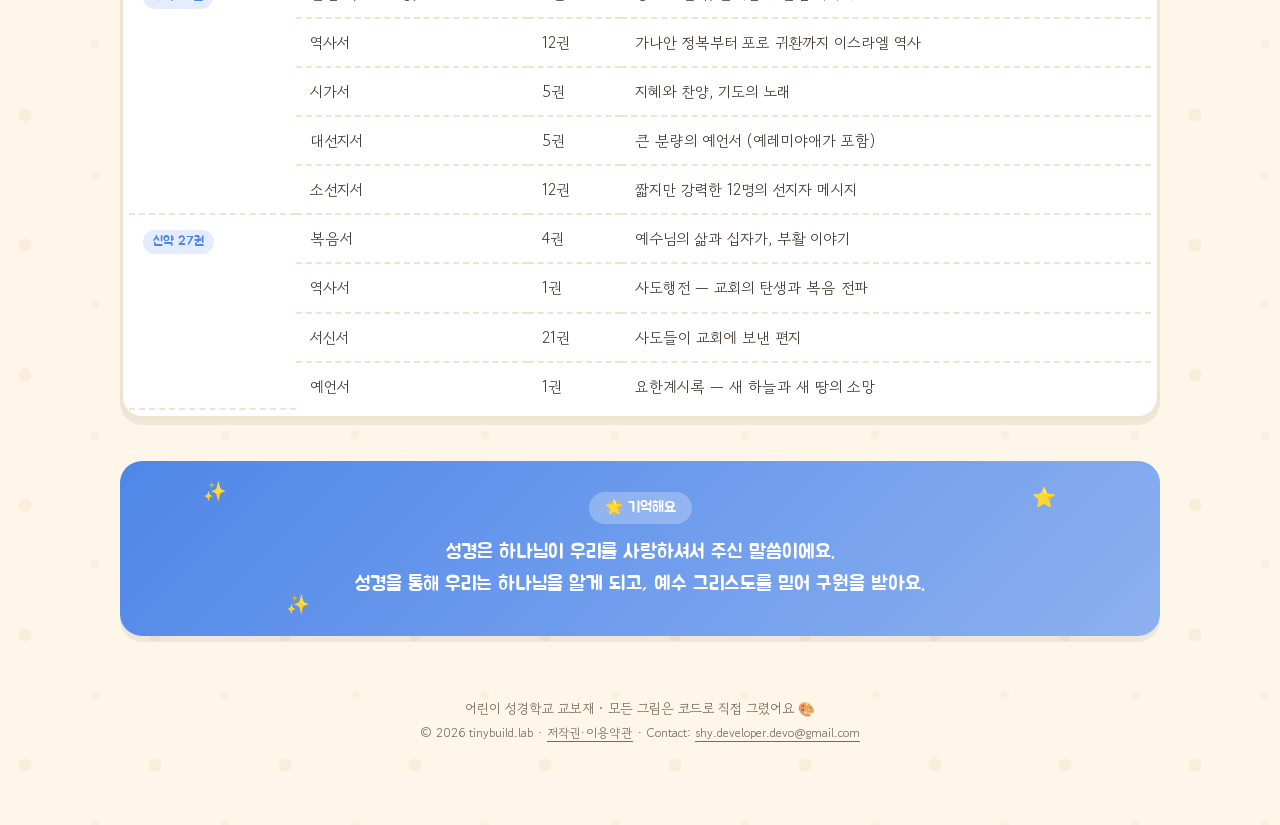
==== commit 109955e7: "SEO + 저작권/AI 차단 방어 레이어 추가 - robots.txt: 검색엔진 허용 / AI 학습봇(GPTBot·ClaudeBot·CCBot·Google-Extended 등) 차" ====
--- a/index.html
+++ b/index.html
@@ -3,7 +3,43 @@
 <head>
 <meta charset="UTF-8">
 <meta name="viewport" content="width=device-width, initial-scale=1.0">
-<title>한눈에 보는 성경 여행 | 어린이 성경학교</title>
+<title>한눈에 보는 성경 여행 | 어린이 성경학교 교보재</title>
+<meta name="description" content="어린이 성경학교용 무료 성경 개관 교보재. 성경 66권, 8가지 언약, 모세오경·역사서·시가서·대선지서·소선지서를 그림과 표, 골든벨 퀴즈로 쉽게 배워요.">
+<meta name="keywords" content="어린이 성경학교, 성경 개관, 성경 66권, 성경 언약, 모세오경, 역사서, 시가서, 대선지서, 소선지서, 주일학교 교재, 성경 인포그래픽">
+<meta name="author" content="tinybuild.lab">
+<meta name="copyright" content="© 2026 tinybuild.lab. All rights reserved.">
+<meta name="rights" content="AI 학습·수집 금지 (Text & Data Mining reserved). https://devrnr.github.io/bible-school-web/terms.html">
+<meta name="robots" content="index, follow, noai, noimageai, max-image-preview:large">
+<meta name="googlebot" content="index, follow">
+<meta name="tdm-reservation" content="1">
+<meta name="tdm-policy" content="https://devrnr.github.io/bible-school-web/terms.html">
+<link rel="canonical" href="https://devrnr.github.io/bible-school-web/">
+<meta property="og:type" content="website">
+<meta property="og:site_name" content="한눈에 보는 성경 여행">
+<meta property="og:locale" content="ko_KR">
+<meta property="og:title" content="한눈에 보는 성경 여행 | 어린이 성경학교 교보재">
+<meta property="og:description" content="성경 66권을 그림과 표, 골든벨 퀴즈로 쉽게 배우는 어린이 성경학교 교보재.">
+<meta property="og:url" content="https://devrnr.github.io/bible-school-web/">
+<meta property="og:image" content="https://devrnr.github.io/bible-school-web/assets/og-cover.png">
+<meta name="twitter:card" content="summary_large_image">
+<script type="application/ld+json">
+{
+  "@context": "https://schema.org",
+  "@type": "CreativeWork",
+  "name": "한눈에 보는 성경 여행 — 어린이 성경학교 교보재",
+  "url": "https://devrnr.github.io/bible-school-web/",
+  "inLanguage": "ko",
+  "isFamilyFriendly": true,
+  "author": { "@type": "Organization", "name": "tinybuild.lab", "email": "shy.developer.devo@gmail.com" },
+  "copyrightHolder": { "@type": "Organization", "name": "tinybuild.lab" },
+  "copyrightYear": 2026,
+  "license": "https://devrnr.github.io/bible-school-web/terms.html",
+  "usageInfo": "https://devrnr.github.io/bible-school-web/terms.html",
+  "creditText": "© 2026 tinybuild.lab",
+  "conditionsOfAccess": "AI 학습·수집 금지. 무단 복제·재배포 금지."
+}
+</script>
+<!-- ⓒ 2026 tinybuild.lab · 원본: https://devrnr.github.io/bible-school-web/ · 무단 복제 및 AI 학습/수집 금지 · 문의 shy.developer.devo@gmail.com · canary:tbl-bsw-2026 -->
 <link rel="preconnect" href="https://fonts.googleapis.com">
 <link href="https://fonts.googleapis.com/css2?family=Jua&family=Gowun+Dodum&display=swap" rel="stylesheet">
 <link rel="stylesheet" href="assets/style.css">
@@ -170,7 +206,7 @@
 
   <footer class="site-footer">
     어린이 성경학교 교보재 · 모든 그림은 코드로 직접 그렸어요 🎨 <br>
-    <span class="copyright">© 2026 tinybuild.lab · Contact: <a href="mailto:shy.developer.devo@gmail.com">shy.developer.devo@gmail.com</a></span>
+    <span class="copyright">© 2026 tinybuild.lab · <a href="terms.html">저작권·이용약관</a> · Contact: <a href="mailto:shy.developer.devo@gmail.com">shy.developer.devo@gmail.com</a></span>
   </footer>
 </div>
 <script src="assets/script.js"></script>
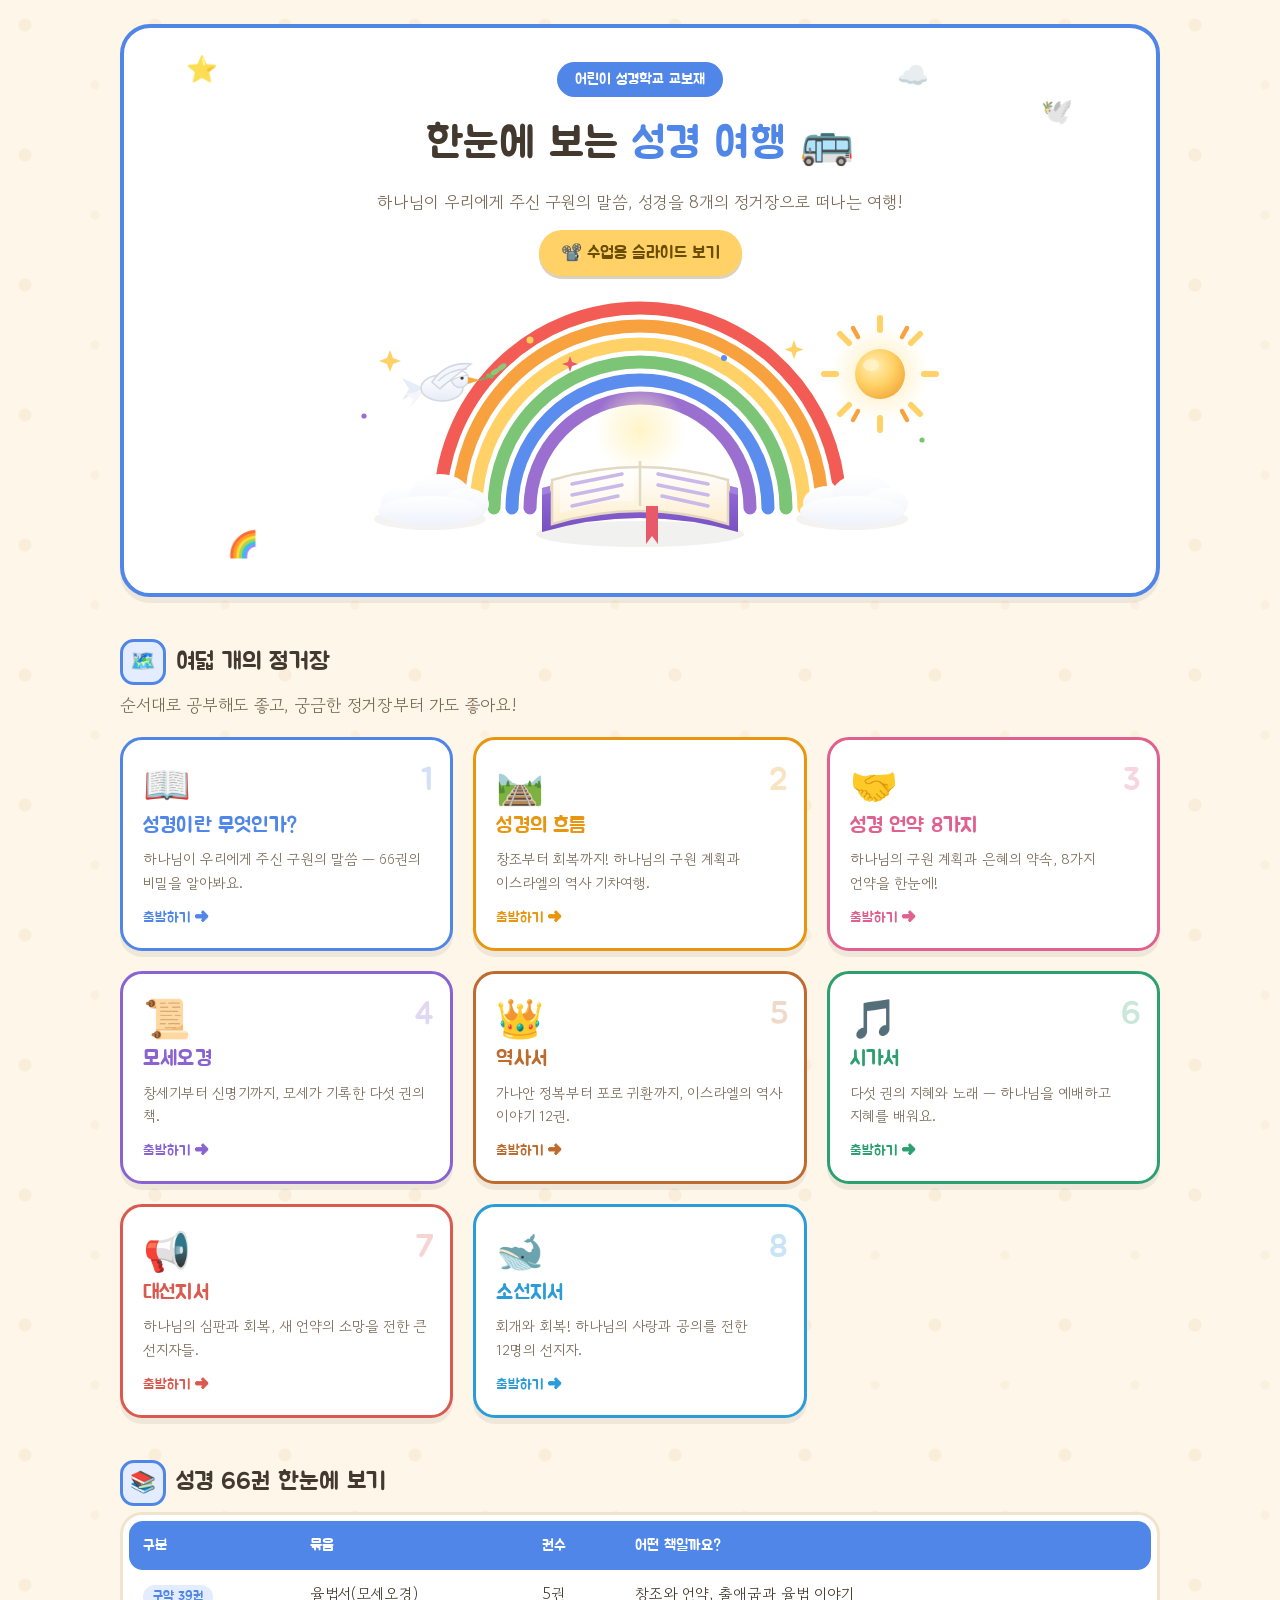
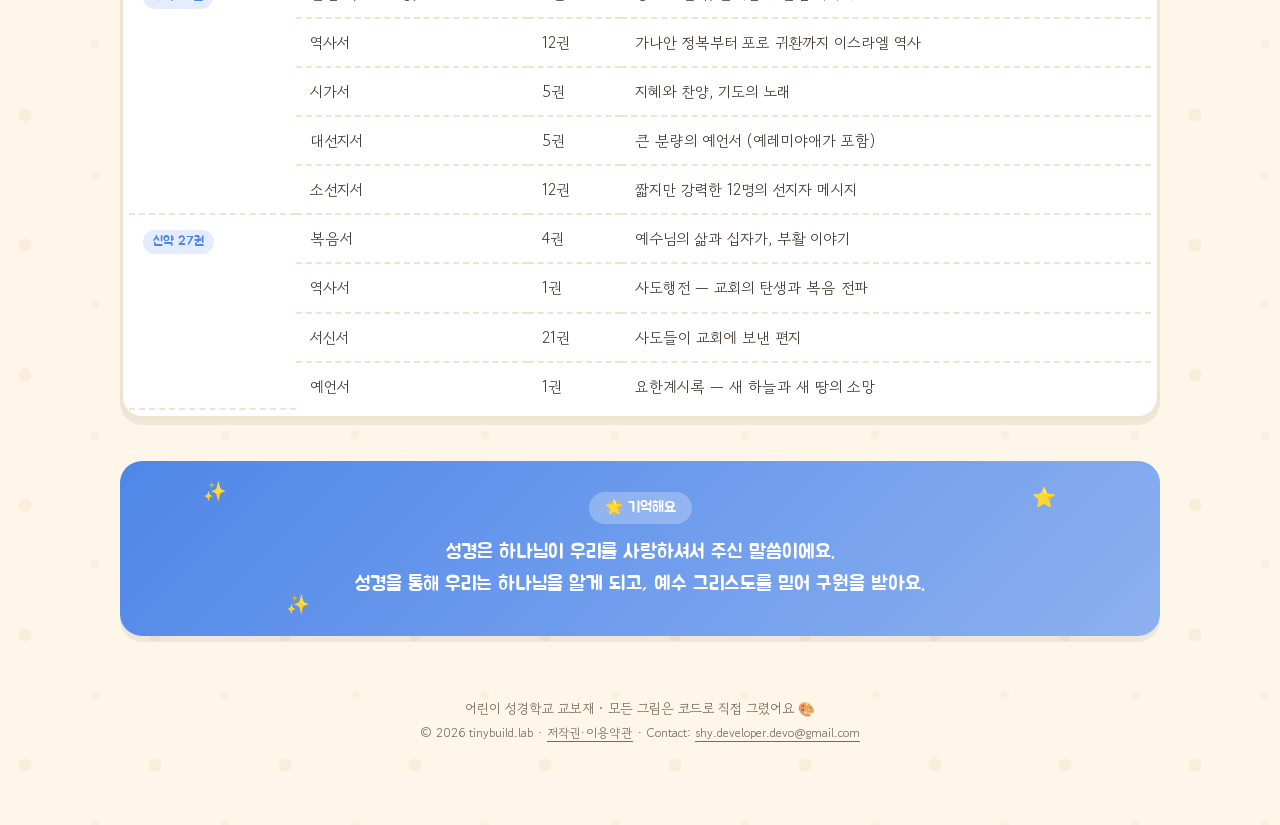
==== commit ad9a4b10: "메인 히어로 일러스트 고도화 (비둘기·성경책·해·무지개·구름) - 해: 글로우 + 2단 광선 + 그라데이션 코어 - 무지개: 보라 추가(6색) + 둥근 끝 - 구름: 다층 퍼프 +" ====
--- a/index.html
+++ b/index.html
@@ -60,55 +60,137 @@
     <!-- 직접 그린 SVG 일러스트 (저작권 걱정 없음) -->
     <div class="hero-art">
       <svg viewBox="0 -24 640 264" width="640" role="img" aria-label="펼쳐진 성경책 위로 무지개와 비둘기가 있는 그림">
+        <defs>
+          <radialGradient id="hhSun" cx="38%" cy="34%" r="72%">
+            <stop offset="0" stop-color="#fff0b8"/><stop offset="55%" stop-color="#ffd166"/><stop offset="100%" stop-color="#f3a93c"/>
+          </radialGradient>
+          <radialGradient id="hhSunGlow" cx="50%" cy="50%" r="50%">
+            <stop offset="0" stop-color="#ffe9a8" stop-opacity="0.85"/><stop offset="100%" stop-color="#ffe9a8" stop-opacity="0"/>
+          </radialGradient>
+          <linearGradient id="hhCover" x1="0" y1="0" x2="0" y2="1">
+            <stop offset="0" stop-color="#9a72e0"/><stop offset="100%" stop-color="#7850c0"/>
+          </linearGradient>
+          <linearGradient id="hhPage" x1="0" y1="0" x2="0" y2="1">
+            <stop offset="0" stop-color="#ffffff"/><stop offset="100%" stop-color="#fdeecf"/>
+          </linearGradient>
+          <radialGradient id="hhHalo" cx="50%" cy="50%" r="50%">
+            <stop offset="0" stop-color="#fff3c4" stop-opacity="0.95"/><stop offset="100%" stop-color="#fff3c4" stop-opacity="0"/>
+          </radialGradient>
+          <linearGradient id="hhCloud" x1="0" y1="0" x2="0" y2="1">
+            <stop offset="0" stop-color="#ffffff"/><stop offset="100%" stop-color="#eef2fb"/>
+          </linearGradient>
+          <linearGradient id="hhDove" x1="0" y1="0" x2="0" y2="1">
+            <stop offset="0" stop-color="#ffffff"/><stop offset="100%" stop-color="#e7ecf6"/>
+          </linearGradient>
+          <linearGradient id="hhCross" x1="0" y1="0" x2="0" y2="1">
+            <stop offset="0" stop-color="#ffd86b"/><stop offset="100%" stop-color="#e8950f"/>
+          </linearGradient>
+        </defs>
         <!-- 해 -->
-        <g class="anim-spin" style="transform-box: fill-box;">
-          <circle cx="560" cy="56" r="26" fill="#ffd166"/>
-          <g stroke="#ffd166" stroke-width="6" stroke-linecap="round">
-            <line x1="560" y1="14" x2="560" y2="2"/><line x1="560" y1="98" x2="560" y2="110"/>
-            <line x1="518" y1="56" x2="506" y2="56"/><line x1="602" y1="56" x2="614" y2="56"/>
-            <line x1="530" y1="26" x2="522" y2="18"/><line x1="590" y1="86" x2="598" y2="94"/>
-            <line x1="530" y1="86" x2="522" y2="94"/><line x1="590" y1="26" x2="598" y2="18"/>
+        <g>
+          <circle cx="560" cy="56" r="48" fill="url(#hhSunGlow)"/>
+          <g class="anim-spin" style="transform-box: fill-box;">
+            <g stroke="#ffd166" stroke-width="6" stroke-linecap="round">
+              <line x1="560" y1="12" x2="560" y2="0"/><line x1="560" y1="100" x2="560" y2="112"/>
+              <line x1="516" y1="56" x2="504" y2="56"/><line x1="604" y1="56" x2="616" y2="56"/>
+              <line x1="529" y1="25" x2="520" y2="16"/><line x1="591" y1="87" x2="600" y2="96"/>
+              <line x1="529" y1="87" x2="520" y2="96"/><line x1="591" y1="25" x2="600" y2="16"/>
+            </g>
+            <g stroke="#f8a13f" stroke-width="4.5" stroke-linecap="round">
+              <line x1="538" y1="19" x2="533" y2="10"/><line x1="582" y1="19" x2="587" y2="10"/>
+              <line x1="538" y1="93" x2="533" y2="102"/><line x1="582" y1="93" x2="587" y2="102"/>
+            </g>
           </g>
+          <circle cx="560" cy="56" r="25" fill="url(#hhSun)"/>
+          <ellipse cx="551" cy="47" rx="8" ry="6" fill="#fff6d8" opacity="0.6"/>
         </g>
         <!-- 무지개 -->
         <g fill="none" stroke-linecap="round">
           <path class="anim-draw" d="M120 190 A 200 200 0 0 1 520 190" stroke="#f25c54" stroke-width="13"/>
-          <path class="anim-draw" d="M138 190 A 182 182 0 0 1 502 190" stroke="#f8a13f" stroke-width="13" style="animation-delay:0.55s"/>
-          <path class="anim-draw" d="M156 190 A 164 164 0 0 1 484 190" stroke="#ffd166" stroke-width="13" style="animation-delay:0.7s"/>
-          <path class="anim-draw" d="M174 190 A 146 146 0 0 1 466 190" stroke="#7cc576" stroke-width="13" style="animation-delay:0.85s"/>
-          <path class="anim-draw" d="M192 190 A 128 128 0 0 1 448 190" stroke="#5b8def" stroke-width="13" style="animation-delay:1s"/>
+          <path class="anim-draw" d="M138 190 A 182 182 0 0 1 502 190" stroke="#f8a13f" stroke-width="13" style="animation-delay:0.5s"/>
+          <path class="anim-draw" d="M156 190 A 164 164 0 0 1 484 190" stroke="#ffd166" stroke-width="13" style="animation-delay:0.65s"/>
+          <path class="anim-draw" d="M174 190 A 146 146 0 0 1 466 190" stroke="#7cc576" stroke-width="13" style="animation-delay:0.8s"/>
+          <path class="anim-draw" d="M192 190 A 128 128 0 0 1 448 190" stroke="#5b8def" stroke-width="13" style="animation-delay:0.95s"/>
+          <path class="anim-draw" d="M210 190 A 110 110 0 0 1 430 190" stroke="#9b6fd0" stroke-width="13" style="animation-delay:1.1s"/>
         </g>
         <!-- 구름 -->
-        <g fill="#ffffff" stroke="#e8e0d0" stroke-width="3">
-          <ellipse cx="110" cy="186" rx="52" ry="24"/>
-          <ellipse cx="532" cy="186" rx="52" ry="24"/>
+        <g>
+          <ellipse cx="110" cy="201" rx="56" ry="11" fill="#43392f" opacity="0.06"/>
+          <ellipse cx="86" cy="185" rx="25" ry="17" fill="url(#hhCloud)"/>
+          <ellipse cx="120" cy="179" rx="31" ry="23" fill="url(#hhCloud)"/>
+          <ellipse cx="146" cy="186" rx="23" ry="16" fill="url(#hhCloud)"/>
+          <ellipse cx="110" cy="193" rx="52" ry="15" fill="url(#hhCloud)"/>
+        </g>
+        <g>
+          <ellipse cx="532" cy="201" rx="56" ry="11" fill="#43392f" opacity="0.06"/>
+          <ellipse cx="508" cy="185" rx="25" ry="17" fill="url(#hhCloud)"/>
+          <ellipse cx="542" cy="179" rx="31" ry="23" fill="url(#hhCloud)"/>
+          <ellipse cx="566" cy="186" rx="22" ry="16" fill="url(#hhCloud)"/>
+          <ellipse cx="532" cy="193" rx="52" ry="15" fill="url(#hhCloud)"/>
         </g>
         <!-- 펼쳐진 성경 -->
         <g class="anim-bob" style="transform-box: fill-box;">
-          <path d="M225 168 Q 320 140 415 168 L 415 212 Q 320 186 225 212 Z" fill="#8a63d2"/>
-          <path d="M232 162 Q 320 136 408 162 L 408 204 Q 320 180 232 204 Z" fill="#fffaf0" stroke="#e3d8c2" stroke-width="3"/>
-          <line x1="320" y1="142" x2="320" y2="186" stroke="#e3d8c2" stroke-width="3"/>
-          <g stroke="#c9b8e8" stroke-width="4" stroke-linecap="round">
-            <line x1="252" y1="166" x2="302" y2="156"/><line x1="252" y1="178" x2="302" y2="168"/><line x1="252" y1="190" x2="302" y2="180"/>
-            <line x1="338" y1="156" x2="388" y2="166"/><line x1="338" y1="168" x2="388" y2="178"/><line x1="338" y1="180" x2="388" y2="190"/>
+          <ellipse cx="320" cy="216" rx="104" ry="13" fill="#43392f" opacity="0.07"/>
+          <!-- 십자가 후광 -->
+          <circle cx="320" cy="112" r="46" fill="url(#hhHalo)" class="anim-blink"/>
+          <!-- 표지 -->
+          <path d="M222 170 Q 320 140 418 170 L 418 214 Q 320 186 222 214 Z" fill="url(#hhCover)"/>
+          <path d="M222 170 Q 320 140 418 170 L 418 177 Q 320 148 222 177 Z" fill="#b79ae8" opacity="0.5"/>
+          <!-- 페이지 금박 가장자리 -->
+          <path d="M230 166 Q 320 138 410 166 L 410 173 Q 320 145 230 173 Z" fill="#f4d98a"/>
+          <!-- 펼친 면 -->
+          <path d="M232 162 Q 320 136 408 162 L 408 206 Q 320 180 232 206 Z" fill="url(#hhPage)" stroke="#e3d8c2" stroke-width="2.5"/>
+          <line x1="320" y1="143" x2="320" y2="188" stroke="#e3d8c2" stroke-width="2.5"/>
+          <!-- 왼쪽 면 하이라이트 -->
+          <path d="M240 164 Q 296 147 314 153 L 314 184 Q 298 178 240 195 Z" fill="#ffffff" opacity="0.4"/>
+          <g stroke="#c9b8e8" stroke-width="3.5" stroke-linecap="round">
+            <line x1="252" y1="166" x2="302" y2="156"/><line x1="252" y1="177" x2="302" y2="167"/><line x1="252" y1="188" x2="298" y2="178"/>
+            <line x1="338" y1="156" x2="388" y2="166"/><line x1="338" y1="167" x2="388" y2="177"/><line x1="342" y1="178" x2="388" y2="188"/>
           </g>
+          <!-- 책갈피 리본 -->
+          <path d="M326 188 L 338 188 L 338 226 L 332 218 L 326 226 Z" fill="#e85a6a"/>
           <!-- 십자가 -->
-          <g stroke="#e8950f" stroke-width="7" stroke-linecap="round">
-            <line x1="320" y1="96" x2="320" y2="134"/>
-            <line x1="304" y1="110" x2="336" y2="110"/>
+          <g stroke="url(#hhCross)" stroke-width="7.5" stroke-linecap="round">
+            <line x1="320" y1="92" x2="320" y2="134"/>
+            <line x1="302" y1="108" x2="338" y2="108"/>
           </g>
+          <circle cx="320" cy="100" r="3" fill="#fff6d8" opacity="0.85"/>
         </g>
         <!-- 비둘기 -->
         <g class="anim-fly" style="transform-box: fill-box;">
-          <ellipse cx="120" cy="70" rx="20" ry="12" fill="#ffffff" stroke="#d8d2c4" stroke-width="2.5"/>
-          <circle cx="138" cy="62" r="8" fill="#ffffff" stroke="#d8d2c4" stroke-width="2.5"/>
-          <polygon points="146,61 156,64 146,67" fill="#f8a13f"/>
-          <circle cx="140" cy="60" r="1.7" fill="#43392f"/>
-          <path d="M116 64 Q 104 46 90 50 Q 102 62 112 68 Z" fill="#f3efe5" stroke="#d8d2c4" stroke-width="2.5"/>
-          <path d="M100 72 Q 86 76 82 84 Q 96 84 106 78 Z" fill="#f3efe5" stroke="#d8d2c4" stroke-width="2.5"/>
-        </g>
-        <!-- 별 -->
-        <g fill="#ffd166" class="anim-blink"><circle cx="60" cy="40" r="4"/><circle cx="200" cy="26" r="3"/><circle cx="460" cy="30" r="4"/></g>
+          <!-- 꼬리깃 -->
+          <path d="M104 70 L 82 60 L 89 71 L 82 82 Z" fill="#e7ecf6"/>
+          <path d="M104 73 L 85 76 L 93 81 L 90 90 Z" fill="#f4f6fb"/>
+          <!-- 몸통 -->
+          <ellipse cx="122" cy="70" rx="21" ry="13" fill="url(#hhDove)" stroke="#d3d8e4" stroke-width="1.5"/>
+          <!-- 머리 -->
+          <circle cx="140" cy="61" r="8.5" fill="url(#hhDove)" stroke="#d3d8e4" stroke-width="1.5"/>
+          <!-- 부리 -->
+          <polygon points="148,59 160,62 148,66" fill="#f5a93c"/>
+          <!-- 눈 -->
+          <circle cx="142" cy="60" r="1.7" fill="#43392f"/>
+          <!-- 날개 -->
+          <path d="M112 64 Q 126 43 151 46 Q 132 60 120 71 Z" fill="#f4f6fb" stroke="#d3d8e4" stroke-width="1.5"/>
+          <path d="M118 63 Q 130 51 147 51" fill="none" stroke="#d3d8e4" stroke-width="1.4"/>
+          <path d="M121 69 Q 133 59 149 57" fill="none" stroke="#d3d8e4" stroke-width="1.2"/>
+          <!-- 올리브 가지 -->
+          <path d="M160 62 q12 -3 21 -11" fill="none" stroke="#7aa86a" stroke-width="2"/>
+          <ellipse cx="175" cy="54" rx="5" ry="2.6" fill="#8fc77a" transform="rotate(-32 175 54)"/>
+          <ellipse cx="182" cy="49" rx="5" ry="2.6" fill="#8fc77a" transform="rotate(-32 182 49)"/>
+          <ellipse cx="170" cy="58" rx="4" ry="2.2" fill="#7bb968" transform="rotate(18 170 58)"/>
+        </g>
+        <!-- 반짝임 -->
+        <g class="anim-blink">
+          <path d="M70 32 l3 8 8 3 -8 3 -3 8 -3 -8 -8 -3 8 -3 Z" fill="#ffd166"/>
+          <path d="M474 22 l2.5 7 7 2.5 -7 2.5 -2.5 7 -2.5 -7 -7 -2.5 7 -2.5 Z" fill="#ffd166"/>
+          <circle cx="210" cy="22" r="3.5" fill="#ffce5c"/>
+          <circle cx="44" cy="98" r="2.6" fill="#9b6fd0"/>
+          <circle cx="602" cy="122" r="2.6" fill="#7cc576"/>
+        </g>
+        <g class="anim-blink" style="animation-delay:1.1s">
+          <path d="M250 38 l2 6 6 2 -6 2 -2 6 -2 -6 -6 -2 6 -2 Z" fill="#e85a6a"/>
+          <circle cx="404" cy="40" r="3" fill="#5b8def"/>
+        </g>
       </svg>
     </div>
   </header>
